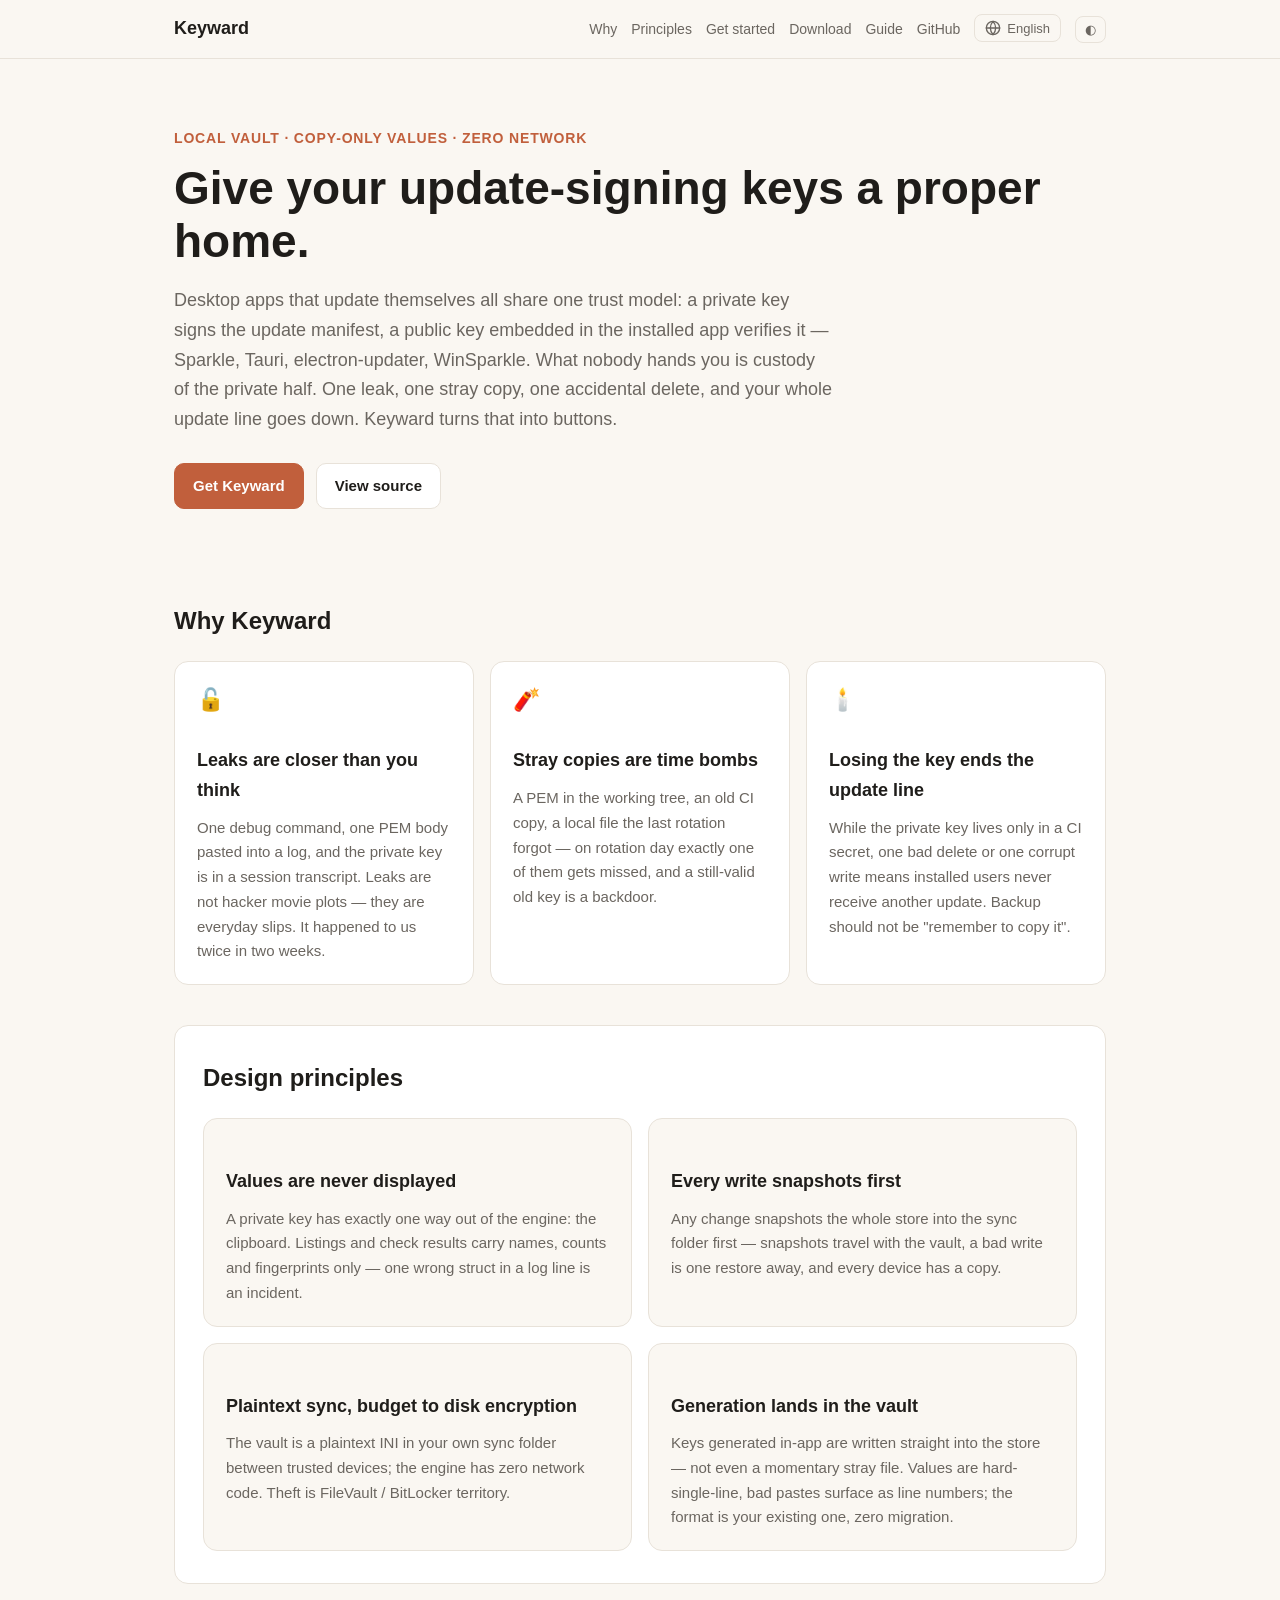
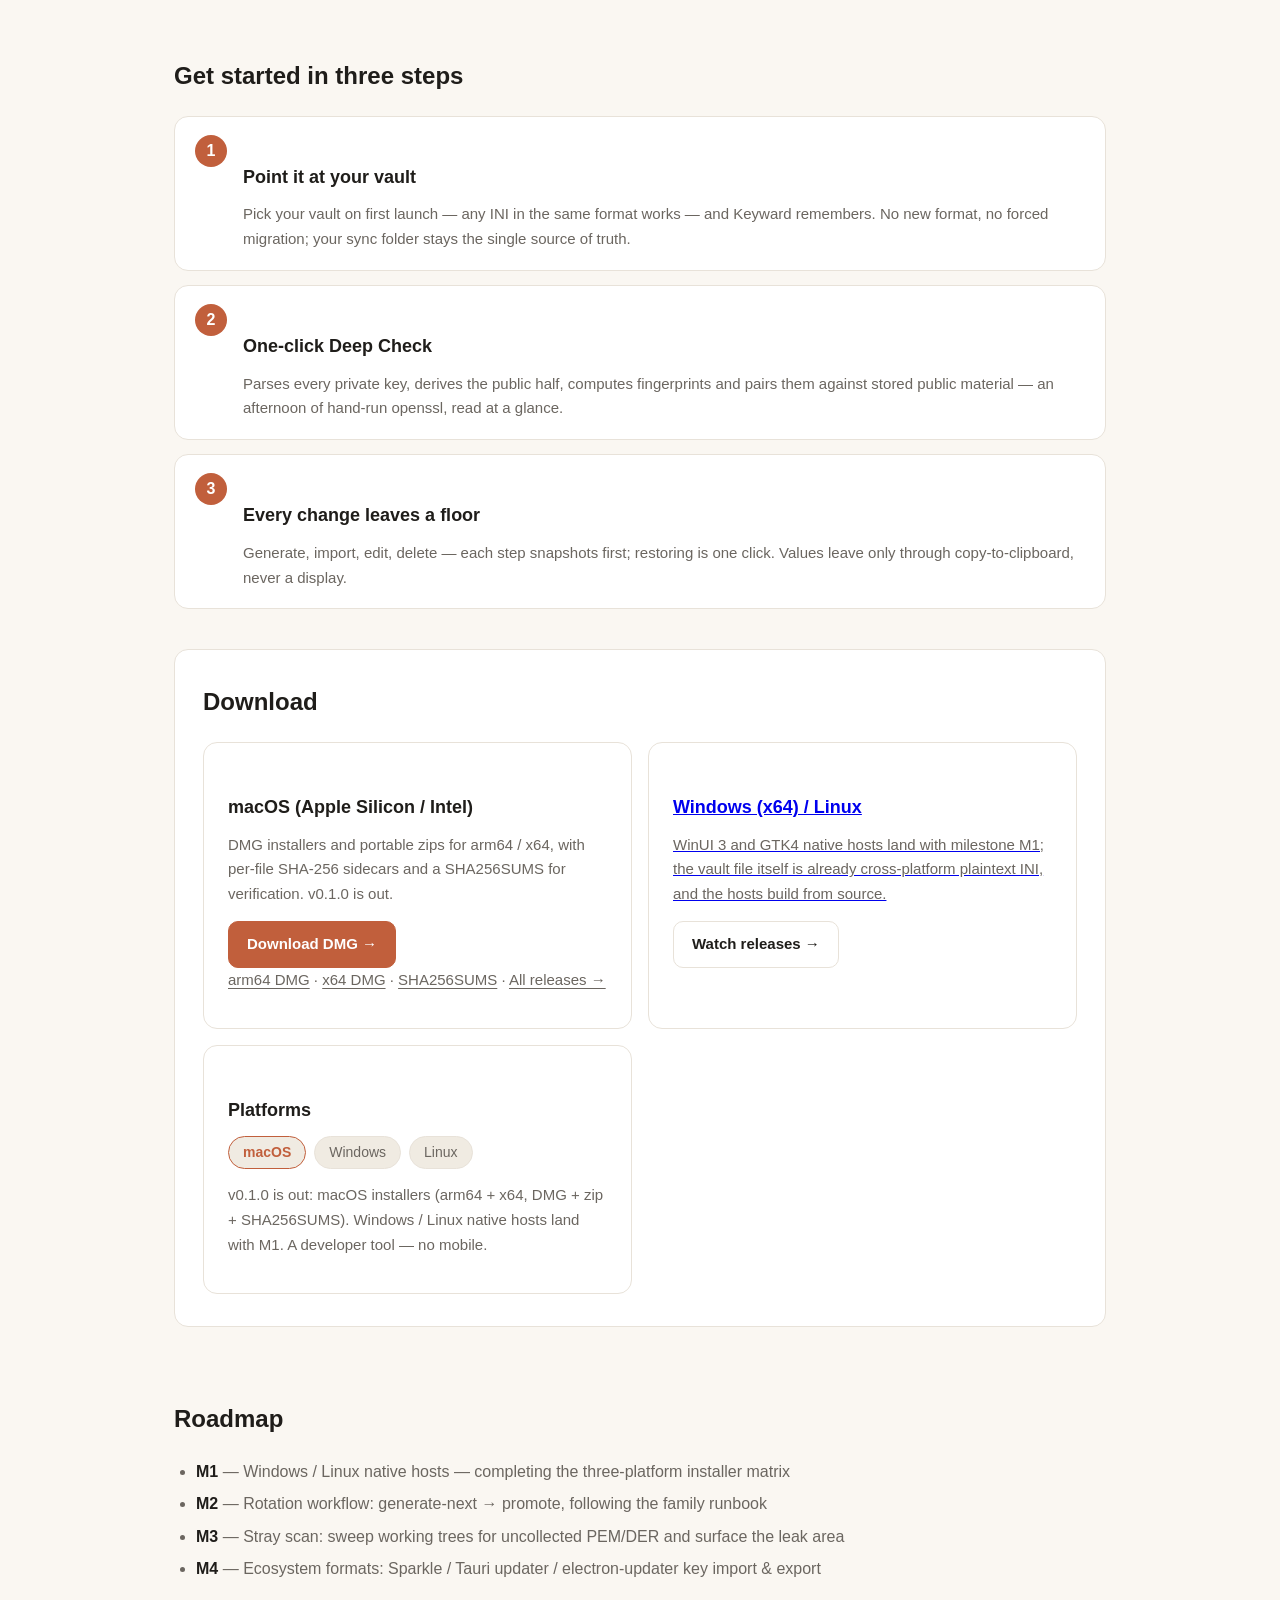
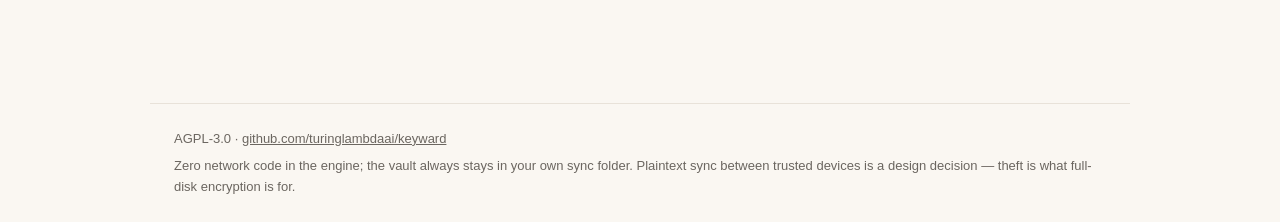
==== site/index.html @ 97318b3b "release: stable direct-link assets + site platform-picked downloads Release now uploads arch-free al" ====
<!DOCTYPE html>
<html lang="zh">
<head>
<meta charset="utf-8">
<meta name="viewport" content="width=device-width, initial-scale=1">
<title>Keyward — 自更新应用的签名钥保险库</title>
<meta name="description" content="Keyward: 私钥签更新清单、公钥嵌在已装应用里验签——Sparkle、Tauri、electron-updater 全是这一套，缺的是私钥的日常托管。值永不显示只进剪贴板，每次改动先快照，深度校验，生成即入库。Rivet 线——Racket 引擎驱动原生壳。">
<link rel="stylesheet" href="styles.css">
<script>
  (function () {
    var t = localStorage.getItem('keyward-theme');
    if (!t) t = matchMedia('(prefers-color-scheme: dark)').matches ? 'dark' : 'light';
    document.documentElement.dataset.theme = t;
    var l = localStorage.getItem('keyward-lang');
    if (!l) l = (navigator.language || 'zh').toLowerCase().startsWith('zh') ? 'zh' : 'en';
    document.documentElement.lang = l === 'zh' ? 'zh-CN' : 'en';
  })();
</script>
</head>
<body>
<header class="nav">
  <div class="nav-inner">
    <a class="brand" href="#">Keyward</a>
    <nav class="nav-links">
      <a href="#why" data-i18n="nav.why">为什么需要</a>
      <a href="#principles" data-i18n="nav.principles">设计原则</a>
      <a href="#start" data-i18n="nav.start">三步开始</a>
      <a href="#download" data-i18n="nav.download">下载</a>
      <a href="guide.html" data-i18n="nav.guide">手册</a>
      <a href="https://github.com/turinglambdaai/keyward" data-i18n="nav.github">GitHub</a>
      <div class="lang-dropdown-wrapper">
        <button class="lang-btn" type="button" aria-label="Switch language">
          <svg width="16" height="16" viewBox="0 0 24 24" fill="none" stroke="currentColor" stroke-width="2" stroke-linecap="round" stroke-linejoin="round"><circle cx="12" cy="12" r="10"></circle><line x1="2" y1="12" x2="22" y2="12"></line><path d="M12 2a15.3 15.3 0 0 1 4 10 15.3 15.3 0 0 1-4 10 15.3 15.3 0 0 1-4-10 15.3 15.3 0 0 1 4-10z"></path></svg>
          <span id="current-lang-label">English</span>
        </button>
        <ul class="lang-menu">
          <li onclick="setLanguage('en')">English</li>
          <li onclick="setLanguage('zh')">简体中文</li>
        </ul>
      </div>
      <button class="theme-btn" id="theme-btn" aria-label="Toggle theme">◐</button>
    </nav>
  </div>
</header>

<main>
  <section class="hero">
    <p class="kicker" data-i18n="kicker">本地保险库 · 值不显示 · 零网络</p>
    <h1 data-i18n="hero-title">给你的更新签名钥，一个像样的家。</h1>
    <p class="lede" data-i18n="hero-lede">
      桌面应用的在线更新全靠同一套信任模型：私钥签更新清单，公钥嵌在
      已装应用里验签——Sparkle、Tauri、electron-updater、WinSparkle 都
      是它。可私钥的日常托管没人替你管：一次泄漏、一份散件、一次误删，
      断的就是整条更新线。Keyward 把这件事变成点按钮。
    </p>
    <div class="cta">
      <a class="btn btn-primary" id="hero-download" href="#download" data-i18n="hero.download">获取 Keyward</a>
      <a class="btn btn-secondary" href="https://github.com/turinglambdaai/keyward" data-i18n="hero.source">查看源码</a>
    </div>
  </section>

  <section id="why" class="section">
    <h2 data-i18n="why-title">为什么需要</h2>
    <div class="grid three">
      <div class="card">
        <div class="card-icon">🔓</div>
        <h3 data-i18n="w1-title">泄漏比你想的近</h3>
        <p data-i18n="w1-body">一条调试命令、一段贴进日志的 PEM 正文，私钥就进了会话记录——泄漏从来不是黑客剧本，是日常手滑。我们自家两周内就发生过两次。</p>
      </div>
      <div class="card">
        <div class="card-icon">🧨</div>
        <h3 data-i18n="w2-title">散件是定时炸弹</h3>
        <p data-i18n="w2-body">工作树里的 PEM、CI 里的旧副本、上一次轮换没删干净的本地文件——轮换那天永远有一个被忘记，旧钥继续有效就是后门。</p>
      </div>
      <div class="card">
        <div class="card-icon">🕯️</div>
        <h3 data-i18n="w3-title">丢钥就是全线断更</h3>
        <p data-i18n="w3-body">私钥只活在 CI secret 里时，一次误删、一次坏写入，所有已装用户再也收不到任何更新。备份不该是"记得复制一下"。</p>
      </div>
    </div>
  </section>

  <section id="principles" class="section alt">
    <h2 data-i18n="principles-title">设计原则</h2>
    <div class="grid two">
      <div class="card">
        <h3 data-i18n="p1-title">值永不显示</h3>
        <p data-i18n="p1-body">私钥只有一条路离开引擎：复制到剪贴板。列表和体检结果只出现名字、计数与指纹——日志里打错一个结构体都是事故。</p>
      </div>
      <div class="card">
        <h3 data-i18n="p2-title">每次写入先快照</h3>
        <p data-i18n="p2-body">任何改动先把整库快照进同步盘的 .history——快照跟着库一起同步，坏写入一次恢复，每个设备上都有底。</p>
      </div>
      <div class="card">
        <h3 data-i18n="p3-title">明文同步，预算给全盘加密</h3>
        <p data-i18n="p3-body">库就是你同步盘里的明文 INI，信任设备间直连；引擎零网络代码，密钥不出本机。防失窃交给 FileVault / BitLocker。</p>
      </div>
      <div class="card">
        <h3 data-i18n="p4-title">生成即入库</h3>
        <p data-i18n="p4-body">应用内生成钥匙直接写进库——连瞬时散件都不存在。值强制单行，坏粘贴以行号暴露；格式兼容你现有的库，零迁移。</p>
      </div>
    </div>
  </section>

  <section id="start" class="section">
    <h2 data-i18n="start-title">三步开始</h2>
    <div class="steps">
      <div class="step">
        <div class="step-num">1</div>
        <div>
          <h3 data-i18n="s1-title">指向你的库</h3>
          <p data-i18n="s1-body">首次启动选择你的钥匙库（任何同格式的 INI 都行），选择会被记住——不新建格式、不强迫迁移，你的同步盘继续是唯一事实源。</p>
        </div>
      </div>
      <div class="step">
        <div class="step-num">2</div>
        <div>
          <h3 data-i18n="s2-title">Deep Check 一键体检</h3>
          <p data-i18n="s2-body">解析每把私钥、派生公钥、算指纹、和库内公钥配对——过去一下午的手工 openssl，现在一屏读完。</p>
        </div>
      </div>
      <div class="step">
        <div class="step-num">3</div>
        <div>
          <h3 data-i18n="s3-title">改即有底</h3>
          <p data-i18n="s3-body">生成、导入、修改、删除，每一步都先落快照；要回滚，恢复就是一次点击。值想用时复制进剪贴板，永不回显。</p>
        </div>
      </div>
    </div>
  </section>

  <section id="download" class="section alt">
    <h2 data-i18n="download-title">下载</h2>
    <div class="dl-grid">
      <div class="dl-card">
        <h3 data-i18n="dl-mac-title">macOS（Apple Silicon / Intel）</h3>
        <p data-i18n="dl-mac">DMG 安装器与便携 zip，arm64 / x64 双架构，随附逐件 SHA-256 与 SHA256SUMS 供校验。v0.1.0 已发布。</p>
        <a class="btn btn-primary" id="dl-mac-auto" href="https://github.com/turinglambdaai/keyward/releases/latest/download/keyward-macos-arm64.dmg" data-i18n="dl-mac-go">下载 DMG →</a>
        <p class="dl-links muted">
          <a href="https://github.com/turinglambdaai/keyward/releases/latest/download/keyward-macos-arm64.dmg">arm64 DMG</a> ·
          <a href="https://github.com/turinglambdaai/keyward/releases/latest/download/keyward-macos-x64.dmg">x64 DMG</a> ·
          <a href="https://github.com/turinglambdaai/keyward/releases/latest/download/SHA256SUMS">SHA256SUMS</a> ·
          <a href="https://github.com/turinglambdaai/keyward/releases" data-i18n="dl-all">全部版本 →</a>
        </p>
      </div>
      <a class="dl-card" href="https://github.com/turinglambdaai/keyward/actions/workflows/ci.yml">
        <h3 data-i18n="dl-win-lin-title">Windows（x64）/ Linux</h3>
        <p data-i18n="dl-win-lin">WinUI 3 与 GTK4 原生壳随 M1 里程碑交付；当前库文件本身是跨平台纯文本 INI，可先从源码构建。</p>
        <span class="btn btn-secondary" data-i18n="dl-watch">关注发布 →</span>
      </a>
      <div class="dl-card">
        <h3 data-i18n="dl-platforms-title">平台</h3>
        <p class="platform-row">
          <span class="chip ok">macOS</span>
          <span class="chip">Windows</span>
          <span class="chip">Linux</span>
        </p>
        <p class="muted" data-i18n="dl-platforms-body">
          首个发布已上线：macOS 安装包（arm64 + x64，DMG + zip + SHA256SUMS）。Windows / Linux 原生壳随 M1 交付。这是开发者工具，不做移动端。
        </p>
      </div>
    </div>
  </section>

  <section class="section">
    <h2 data-i18n="roadmap-title">路线图</h2>
    <ul>
      <li><strong>M1</strong> — <span data-i18n="rm1">Windows / Linux 原生壳 + 首个发布（三平台安装包）</span></li>
      <li><strong>M2</strong> — <span data-i18n="rm2">轮换工作流：generate-next → promote 两阶段，照 family runbook 走</span></li>
      <li><strong>M3</strong> — <span data-i18n="rm3">散件扫描：扫工作树找未收编的 PEM/DER，泄漏面主动暴露</span></li>
      <li><strong>M4</strong> — <span data-i18n="rm4">生态兼容：Sparkle / Tauri updater / electron-updater 钥格式导入导出</span></li>
    </ul>
  </section>
</main>

<footer>
  <span>AGPL-3.0 · <a href="https://github.com/turinglambdaai/keyward">github.com/turinglambdaai/keyward</a></span>
  <span data-i18n="footer-note">引擎零网络代码；库文件永远在你自己的同步盘里。明文同步是信任设备间的设计决策，防失窃交给各机全盘加密。</span>
</footer>

<script>
(function () {
  var I18N = {
    en: {
      'nav.why': 'Why', 'nav.principles': 'Principles', 'nav.start': 'Get started',
      'nav.download': 'Download', 'nav.guide': 'Guide', 'nav.github': 'GitHub',
      'kicker': 'local vault · copy-only values · zero network',
      'hero-title': 'Give your update-signing keys a proper home.',
      'hero-lede': "Desktop apps that update themselves all share one trust model: a private key signs the update manifest, a public key embedded in the installed app verifies it — Sparkle, Tauri, electron-updater, WinSparkle. What nobody hands you is custody of the private half. One leak, one stray copy, one accidental delete, and your whole update line goes down. Keyward turns that into buttons.",
      'hero.download': 'Get Keyward', 'hero.source': 'View source',
      'why-title': 'Why Keyward',
      'w1-title': 'Leaks are closer than you think',
      'w1-body': "One debug command, one PEM body pasted into a log, and the private key is in a session transcript. Leaks are not hacker movie plots — they are everyday slips. It happened to us twice in two weeks.",
      'w2-title': 'Stray copies are time bombs',
      'w2-body': "A PEM in the working tree, an old CI copy, a local file the last rotation forgot — on rotation day exactly one of them gets missed, and a still-valid old key is a backdoor.",
      'w3-title': 'Losing the key ends the update line',
      'w3-body': "While the private key lives only in a CI secret, one bad delete or one corrupt write means installed users never receive another update. Backup should not be \"remember to copy it\".",
      'principles-title': 'Design principles',
      'p1-title': 'Values are never displayed',
      'p1-body': 'A private key has exactly one way out of the engine: the clipboard. Listings and check results carry names, counts and fingerprints only — one wrong struct in a log line is an incident.',
      'p2-title': 'Every write snapshots first',
      'p2-body': 'Any change snapshots the whole store into the sync folder first — snapshots travel with the vault, a bad write is one restore away, and every device has a copy.',
      'p3-title': 'Plaintext sync, budget to disk encryption',
      'p3-body': 'The vault is a plaintext INI in your own sync folder between trusted devices; the engine has zero network code. Theft is FileVault / BitLocker territory.',
      'p4-title': 'Generation lands in the vault',
      'p4-body': 'Keys generated in-app are written straight into the store — not even a momentary stray file. Values are hard-single-line, bad pastes surface as line numbers; the format is your existing one, zero migration.',
      'start-title': 'Get started in three steps',
      's1-title': 'Point it at your vault',
      's1-body': 'Pick your vault on first launch — any INI in the same format works — and Keyward remembers. No new format, no forced migration; your sync folder stays the single source of truth.',
      's2-title': 'One-click Deep Check',
      's2-body': 'Parses every private key, derives the public half, computes fingerprints and pairs them against stored public material — an afternoon of hand-run openssl, read at a glance.',
      's3-title': 'Every change leaves a floor',
      's3-body': 'Generate, import, edit, delete — each step snapshots first; restoring is one click. Values leave only through copy-to-clipboard, never a display.',
      'download-title': 'Download',
      'dl-mac-title': 'macOS (Apple Silicon / Intel)',
      'dl-mac': 'DMG installers and portable zips for arm64 / x64, with per-file SHA-256 sidecars and a SHA256SUMS for verification. v0.1.0 is out.',
      'dl-mac-go': 'Download DMG →',
      'dl-all': 'All releases →',
      'dl-win-lin-title': 'Windows (x64) / Linux',
      'dl-win-lin': 'WinUI 3 and GTK4 native hosts land with milestone M1; the vault file itself is already cross-platform plaintext INI, and the hosts build from source.',
      'dl-watch': 'Watch releases →',
      'dl-platforms-title': 'Platforms',
      'dl-platforms-body': 'v0.1.0 is out: macOS installers (arm64 + x64, DMG + zip + SHA256SUMS). Windows / Linux native hosts land with M1. A developer tool — no mobile.',
      'roadmap-title': 'Roadmap',
      'rm1': 'Windows / Linux native hosts — completing the three-platform installer matrix',
      'rm2': 'Rotation workflow: generate-next → promote, following the family runbook',
      'rm3': 'Stray scan: sweep working trees for uncollected PEM/DER and surface the leak area',
      'rm4': 'Ecosystem formats: Sparkle / Tauri updater / electron-updater key import & export',
      'footer-note': 'Zero network code in the engine; the vault always stays in your own sync folder. Plaintext sync between trusted devices is a design decision — theft is what full-disk encryption is for.'
    },
    zh: {
      'nav.why': '为什么需要', 'nav.principles': '设计原则', 'nav.start': '三步开始',
      'nav.download': '下载', 'nav.guide': '手册', 'nav.github': 'GitHub',
      'kicker': '本地保险库 · 值不显示 · 零网络',
      'hero-title': '给你的更新签名钥，一个像样的家。',
      'hero-lede': '桌面应用的在线更新全靠同一套信任模型：私钥签更新清单，公钥嵌在已装应用里验签——Sparkle、Tauri、electron-updater、WinSparkle 都是它。可私钥的日常托管没人替你管：一次泄漏、一份散件、一次误删，断的就是整条更新线。Keyward 把这件事变成点按钮。',
      'hero.download': '获取 Keyward', 'hero.source': '查看源码',
      'why-title': '为什么需要',
      'w1-title': '泄漏比你想的近',
      'w1-body': '一条调试命令、一段贴进日志的 PEM 正文，私钥就进了会话记录——泄漏从来不是黑客剧本，是日常手滑。我们自家两周内就发生过两次。',
      'w2-title': '散件是定时炸弹',
      'w2-body': '工作树里的 PEM、CI 里的旧副本、上一次轮换没删干净的本地文件——轮换那天永远有一个被忘记，旧钥继续有效就是后门。',
      'w3-title': '丢钥就是全线断更',
      'w3-body': '私钥只活在 CI secret 里时，一次误删、一次坏写入，所有已装用户再也收不到任何更新。备份不该是"记得复制一下"。',
      'principles-title': '设计原则',
      'p1-title': '值永不显示',
      'p1-body': '私钥只有一条路离开引擎：复制到剪贴板。列表和体检结果只出现名字、计数与指纹——日志里打错一个结构体都是事故。',
      'p2-title': '每次写入先快照',
      'p2-body': '任何改动先把整库快照进同步盘的 .history——快照跟着库一起同步，坏写入一次恢复，每个设备上都有底。',
      'p3-title': '明文同步，预算给全盘加密',
      'p3-body': '库就是你同步盘里的明文 INI，信任设备间直连；引擎零网络代码，密钥不出本机。防失窃交给 FileVault / BitLocker。',
      'p4-title': '生成即入库',
      'p4-body': '应用内生成钥匙直接写进库——连瞬时散件都不存在。值强制单行，坏粘贴以行号暴露；格式兼容你现有的库，零迁移。',
      'start-title': '三步开始',
      's1-title': '指向你的库',
      's1-body': '首次启动选择你的钥匙库（任何同格式的 INI 都行），选择会被记住——不新建格式、不强迫迁移，你的同步盘继续是唯一事实源。',
      's2-title': 'Deep Check 一键体检',
      's2-body': '解析每把私钥、派生公钥、算指纹、和库内公钥配对——过去一下午的手工 openssl，现在一屏读完。',
      's3-title': '改即有底',
      's3-body': '生成、导入、修改、删除，每一步都先落快照；要回滚，恢复就是一次点击。值想用时复制进剪贴板，永不回显。',
      'download-title': '下载',
      'dl-mac-title': 'macOS（Apple Silicon / Intel）',
      'dl-mac': 'DMG 安装器与便携 zip，arm64 / x64 双架构，随附逐件 SHA-256 与 SHA256SUMS 供校验。v0.1.0 已发布。',
      'dl-mac-go': '下载 DMG →',
      'dl-all': '全部版本 →',
      'dl-win-lin-title': 'Windows（x64）/ Linux',
      'dl-win-lin': 'WinUI 3 与 GTK4 原生壳随 M1 里程碑交付；当前库文件本身是跨平台纯文本 INI，可先从源码构建。',
      'dl-watch': '关注发布 →',
      'dl-platforms-title': '平台',
      'dl-platforms-body': 'v0.1.0 已发布：macOS 安装包（arm64 + x64，DMG + zip + SHA256SUMS）。Windows / Linux 原生壳随 M1 交付。这是开发者工具，不做移动端。',
      'roadmap-title': '路线图',
      'rm1': 'Windows / Linux 原生壳，补齐三平台安装包',
      'rm2': '轮换工作流：generate-next → promote 两阶段，照 family runbook 走',
      'rm3': '散件扫描：扫工作树找未收编的 PEM/DER，泄漏面主动暴露',
      'rm4': '生态兼容：Sparkle / Tauri updater / electron-updater 钥格式导入导出',
      'footer-note': '引擎零网络代码；库文件永远在你自己的同步盘里。明文同步是信任设备间的设计决策，防失窃交给各机全盘加密。'
    }
  };

  function setLang(lang) {
    document.documentElement.lang = lang === 'zh' ? 'zh-CN' : 'en';
    var dict = I18N[lang];
    document.querySelectorAll('[data-i18n]').forEach(function (el) {
      var key = el.getAttribute('data-i18n');
      if (dict[key]) el.textContent = dict[key];
    });
    document.getElementById('current-lang-label').textContent = lang === 'zh' ? '简体中文' : 'English';
    localStorage.setItem('keyward-lang', lang);
  }

  window.setLanguage = setLang;

  document.querySelector('.lang-btn').addEventListener('click', function () {
    var menu = document.querySelector('.lang-menu');
    menu.classList.toggle('open');
  });

  document.getElementById('theme-btn').addEventListener('click', function () {
    var next = document.documentElement.dataset.theme === 'dark' ? 'light' : 'dark';
    document.documentElement.dataset.theme = next;
    localStorage.setItem('keyward-theme', next);
  });

  // Direct downloads: on a Mac, point the hero button and the download
  // card at releases/latest/download/keyward-macos-<arch>.dmg. The
  // architecture comes from the GPU renderer string (Apple Silicon
  // reports an Apple GPU, Intel Macs report Intel); anything ambiguous
  // stays on arm64 — the dev-audience default. Non-Mac browsers keep
  // the #download anchor, which explains the M1 hosts.
  (function () {
    if (!/Mac/.test(navigator.userAgent)) return;
    var arch = 'arm64';
    try {
      var canvas = document.createElement('canvas');
      var gl = canvas.getContext('webgl') || canvas.getContext('experimental-webgl');
      var ext = gl && gl.getExtension('WEBGL_debug_renderer_info');
      var renderer = ext ? String(gl.getParameter(ext.UNMASKED_RENDERER_WEBGL)) : '';
      if (renderer && /intel/i.test(renderer)) arch = 'x64';
    } catch (e) { /* keep arm64 */ }
    var url = 'https://github.com/turinglambdaai/keyward/releases/latest/download/keyward-macos-' + arch + '.dmg';
    var hero = document.getElementById('hero-download');
    if (hero) hero.setAttribute('href', url);
    var card = document.getElementById('dl-mac-auto');
    if (card) card.setAttribute('href', url);
  })();

  setLang(document.documentElement.lang === 'zh-CN' ? 'zh' : 'en');
})();
</script>
</body>
</html>
---- site/styles.css ----
/* Keyward product site — shared warm palette aligned with the product
   line (payback/taskly values), light & dark, zero dependencies. */
:root {
  --bg: #faf7f2;
  --surface: #ffffff;
  --ink: #1f1d1a;
  --muted: #6b6660;
  --line: #e8e2d9;
  --accent: #c15f3c;
  --accent-soft: #f7e5dd;
  --accent-ink: #ffffff;
  --chip-bg: #f0ebe2;
  --radius: 14px;
}
:root[data-theme="dark"] {
  --bg: #1b1a18;
  --surface: #24221f;
  --ink: #ece9e2;
  --muted: #a6a099;
  --line: #35322d;
  --accent: #d08a6e;
  --accent-soft: #3a2d27;
  --accent-ink: #1b1a18;
  --chip-bg: #2e2b27;
}

* { box-sizing: border-box; }
html { scroll-behavior: smooth; }
body {
  margin: 0;
  background: var(--bg);
  color: var(--ink);
  font: 16px/1.65 ui-sans-serif, -apple-system, "PingFang SC", "Segoe UI", sans-serif;
  -webkit-font-smoothing: antialiased;
}
main { max-width: 980px; margin: 0 auto; padding: 0 24px 64px; }

/* ---- nav ---- */
.nav { border-bottom: 1px solid var(--line); background: var(--bg); }
.nav-inner {
  max-width: 980px;
  margin: 0 auto;
  padding: 14px 24px;
  display: flex;
  justify-content: space-between;
  align-items: center;
  gap: 12px;
}
.brand { font-weight: 700; font-size: 18px; color: var(--ink); text-decoration: none; }
.nav-links { display: flex; align-items: center; gap: 14px; flex-wrap: wrap; }
.nav-links a { color: var(--muted); text-decoration: none; font-size: 14px; }
.nav-links a:hover { color: var(--accent); }

.lang-dropdown-wrapper { position: relative; }
.lang-btn {
  display: inline-flex;
  align-items: center;
  gap: 6px;
  border: 1px solid var(--line);
  background: transparent;
  color: var(--muted);
  border-radius: 8px;
  padding: 5px 10px;
  font-size: 13px;
  cursor: pointer;
}
.lang-menu {
  display: none;
  position: absolute;
  right: 0;
  margin: 6px 0 0;
  padding: 4px;
  list-style: none;
  background: var(--surface);
  border: 1px solid var(--line);
  border-radius: 10px;
  box-shadow: 0 6px 20px rgba(0,0,0,.08);
  z-index: 5;
}
.lang-menu.open { display: block; }
.lang-menu li { padding: 6px 14px; font-size: 13px; cursor: pointer; white-space: nowrap; }
.lang-menu li:hover { background: var(--chip-bg); }

.theme-btn {
  border: 1px solid var(--line);
  background: transparent;
  color: var(--muted);
  border-radius: 8px;
  padding: 5px 9px;
  font-size: 13px;
  cursor: pointer;
}
.theme-btn:hover { background: var(--chip-bg); }

/* ---- hero ---- */
.hero { padding: 68px 0 52px; }
.kicker {
  color: var(--accent);
  font-weight: 600;
  font-size: 14px;
  letter-spacing: .06em;
  text-transform: uppercase;
  margin: 0 0 12px;
}
h1 { font-size: clamp(32px, 5vw, 46px); line-height: 1.15; margin: 0 0 18px; }
.lede { max-width: 660px; font-size: 18px; color: var(--muted); margin: 0 0 28px; }
.cta { display: flex; gap: 12px; flex-wrap: wrap; }

.btn {
  border-radius: 10px;
  padding: 10px 18px;
  font-size: 15px;
  font-weight: 600;
  text-decoration: none;
  display: inline-flex;
  align-items: center;
  gap: 8px;
}
.btn-primary { background: var(--accent); color: var(--accent-ink); border: 1px solid var(--accent); }
.btn-primary:hover { filter: brightness(1.06); }
.btn-secondary { border: 1px solid var(--line); color: var(--ink); background: var(--surface); }
.btn-secondary:hover { background: var(--chip-bg); }

/* ---- sections & cards ---- */
.section { padding: 40px 0 8px; }
.section.alt { background: var(--surface); border: 1px solid var(--line); border-radius: var(--radius); padding: 32px 28px; margin: 32px 0; }
.section h2 { font-size: 24px; margin: 0 0 20px; }
.grid { display: grid; gap: 16px; }
.three { grid-template-columns: repeat(auto-fit, minmax(260px, 1fr)); }
.two { grid-template-columns: repeat(auto-fit, minmax(300px, 1fr)); }

.card {
  background: var(--surface);
  border: 1px solid var(--line);
  border-radius: var(--radius);
  padding: 20px 22px;
}
.section.alt .card { background: var(--bg); }
.card-icon { font-size: 22px; margin-bottom: 6px; }
.card h3 { margin: 0 0 8px; font-size: 16px; }
.card p { margin: 0; color: var(--muted); font-size: 15px; }

/* ---- steps ---- */
.steps { display: grid; gap: 14px; }
.step {
  display: flex;
  gap: 16px;
  align-items: flex-start;
  background: var(--surface);
  border: 1px solid var(--line);
  border-radius: var(--radius);
  padding: 18px 20px;
}
.step-num {
  flex: none;
  width: 32px;
  height: 32px;
  border-radius: 50%;
  background: var(--accent);
  color: var(--accent-ink);
  font-weight: 700;
  display: flex;
  align-items: center;
  justify-content: center;
}
.step h3 { margin: 0 0 4px; font-size: 16px; }
.step p { margin: 0; color: var(--muted); font-size: 15px; }

/* ---- download ---- */
.dl-grid { display: grid; gap: 16px; grid-template-columns: repeat(auto-fit, minmax(300px, 1fr)); }
.dl-card {
  background: var(--surface);
  border: 1px solid var(--line);
  border-radius: var(--radius);
  padding: 22px 24px;
}
.dl-card h3 { margin: 0 0 8px; font-size: 16px; }
.dl-card p { margin: 0 0 14px; color: var(--muted); font-size: 15px; }
.dl-links { margin: 0; font-size: 13px; }
.dl-links a { color: var(--muted); text-decoration: underline; text-underline-offset: 3px; }
.dl-links a:hover { color: var(--ink); }
.code {
  background: var(--chip-bg);
  border-radius: 8px;
  padding: 12px 14px;
  font-family: ui-monospace, "SF Mono", Menlo, monospace;
  font-size: 13px;
  overflow-x: auto;
  white-space: pre;
  margin-bottom: 14px;
}
code {
  background: var(--chip-bg);
  border-radius: 4px;
  padding: 1px 5px;
  font-size: 0.9em;
}

.platform-row { display: flex; gap: 8px; flex-wrap: wrap; margin: 0 0 12px; }
.chip {
  border: 1px solid var(--line);
  background: var(--chip-bg);
  border-radius: 999px;
  padding: 4px 14px;
  font-size: 14px;
}
.chip.ok { border-color: var(--accent); color: var(--accent); font-weight: 600; }
.muted { color: var(--muted); }

.prose ul { padding-left: 20px; }
.prose li { margin: 6px 0; color: var(--muted); }
.prose li strong { color: var(--ink); }

/* ---- handbook (guide.html) ---- */
main .section h3 { font-size: 18px; margin: 28px 0 10px; }
main .section p { color: var(--muted); }
main .section li { color: var(--muted); margin: 6px 0; }
main .section strong { color: var(--ink); }
main .section table {
  width: 100%;
  border-collapse: collapse;
  margin: 12px 0 18px;
  font-size: 14.5px;
}
main .section th, main .section td {
  text-align: left;
  vertical-align: top;
  border: 1px solid var(--line);
  padding: 8px 12px;
}
main .section th { background: var(--chip-bg); color: var(--ink); white-space: nowrap; }
main .section td code { white-space: nowrap; }
pre.code { margin: 10px 0 16px; }
pre.code code { background: none; padding: 0; font-size: inherit; }
.shot { margin: 14px 0 20px; }
.shot img {
  width: 100%;
  border: 1px solid var(--line);
  border-radius: var(--radius);
  box-shadow: 0 10px 30px rgba(0,0,0,.08);
}
.section p strong { color: var(--ink); }
main .section ol { padding-left: 22px; }
main .section ul { padding-left: 22px; }

footer {
  max-width: 980px;
  margin: 32px auto 0;
  padding: 24px;
  border-top: 1px solid var(--line);
  display: flex;
  flex-direction: column;
  gap: 6px;
  color: var(--muted);
  font-size: 13px;
}
footer a { color: inherit; }

@media (max-width: 640px) {
  .nav-inner { flex-direction: column; align-items: flex-start; }
  .hero { padding: 44px 0 36px; }
}
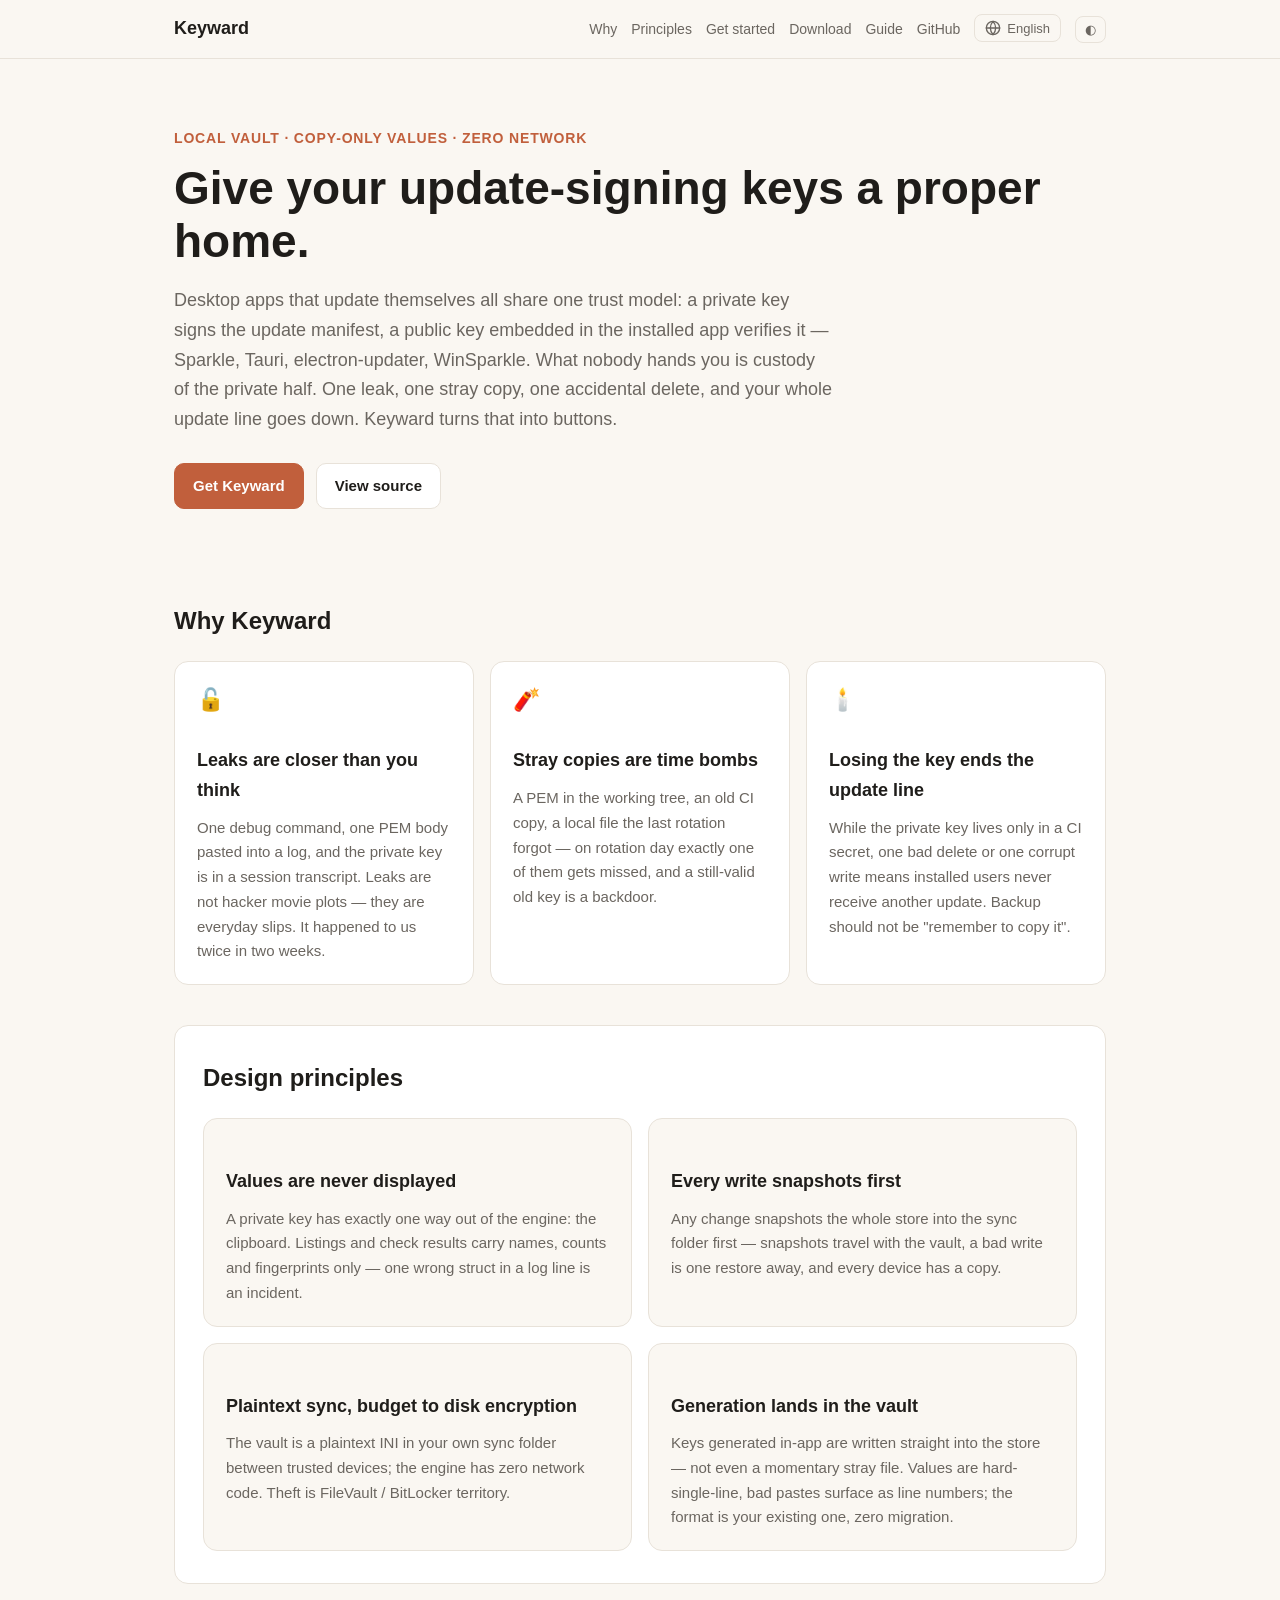
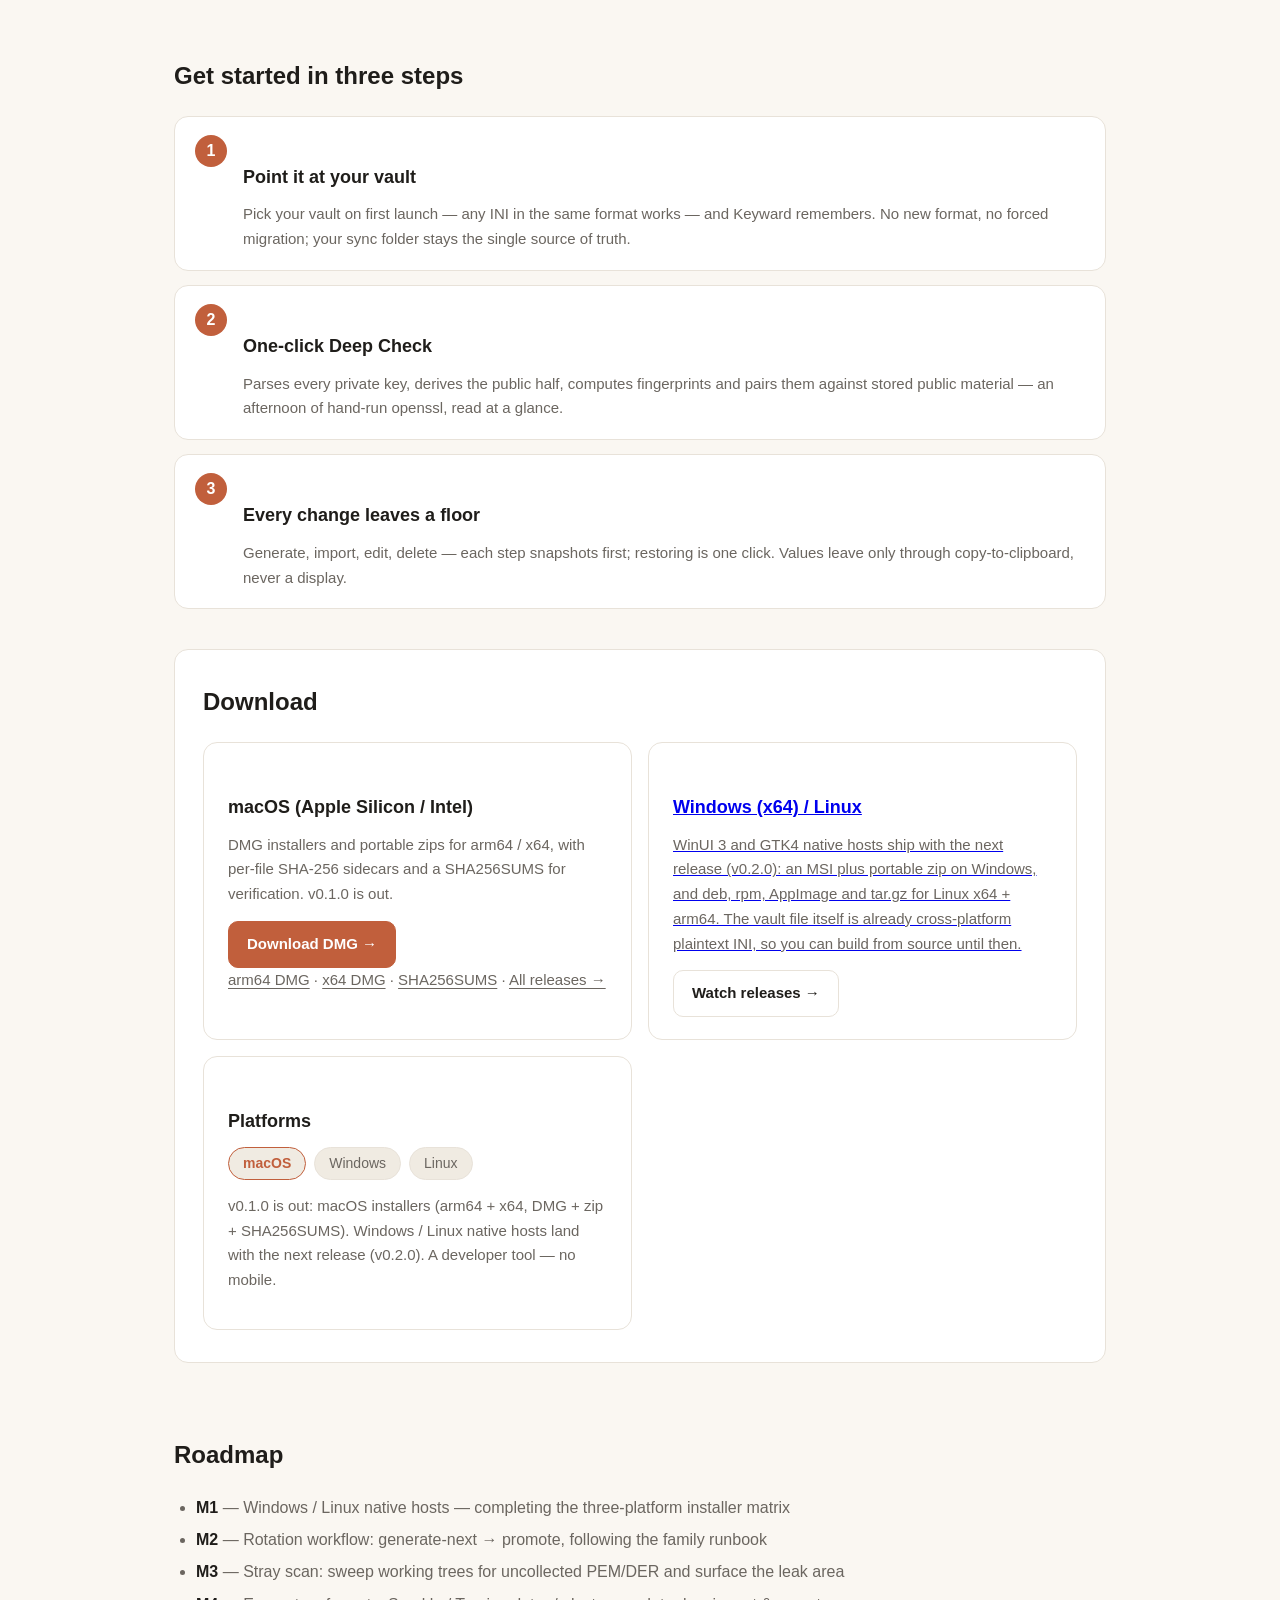
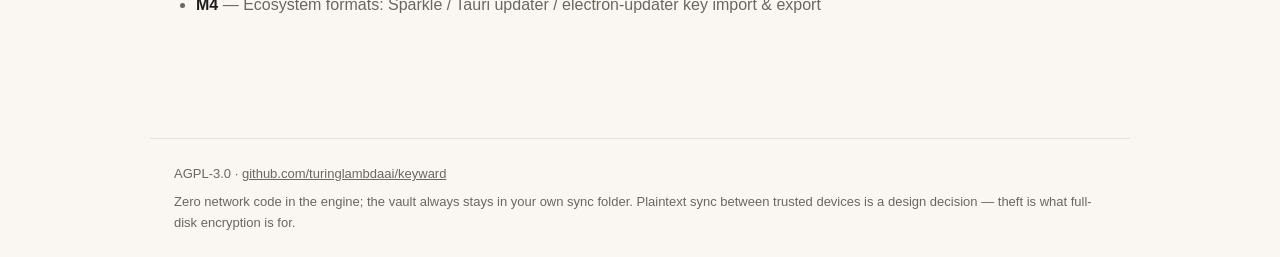
==== commit 7f5e66e2: "site: the win/linux download card points at the next release "lands with milestone M1" becomes "ship" ====
--- a/site/index.html
+++ b/site/index.html
@@ -143,9 +143,9 @@
           <a href="https://github.com/turinglambdaai/keyward/releases" data-i18n="dl-all">全部版本 →</a>
         </p>
       </div>
-      <a class="dl-card" href="https://github.com/turinglambdaai/keyward/actions/workflows/ci.yml">
+      <a class="dl-card" href="https://github.com/turinglambdaai/keyward/releases">
         <h3 data-i18n="dl-win-lin-title">Windows（x64）/ Linux</h3>
-        <p data-i18n="dl-win-lin">WinUI 3 与 GTK4 原生壳随 M1 里程碑交付；当前库文件本身是跨平台纯文本 INI，可先从源码构建。</p>
+        <p data-i18n="dl-win-lin">WinUI 3 与 GTK4 原生壳随下一个版本（v0.2.0）交付：Windows 为 MSI + 便携 zip，Linux 为 x64/arm64 的 deb、rpm、AppImage、tar.gz；库文件本身是跨平台纯文本 INI，此前可先从源码构建。</p>
         <span class="btn btn-secondary" data-i18n="dl-watch">关注发布 →</span>
       </a>
       <div class="dl-card">
@@ -156,7 +156,7 @@
           <span class="chip">Linux</span>
         </p>
         <p class="muted" data-i18n="dl-platforms-body">
-          首个发布已上线：macOS 安装包（arm64 + x64，DMG + zip + SHA256SUMS）。Windows / Linux 原生壳随 M1 交付。这是开发者工具，不做移动端。
+          首个发布已上线：macOS 安装包（arm64 + x64，DMG + zip + SHA256SUMS）。Windows / Linux 原生壳随下一个版本（v0.2.0）交付。这是开发者工具，不做移动端。
         </p>
       </div>
     </div>
@@ -217,10 +217,10 @@
       'dl-mac-go': 'Download DMG →',
       'dl-all': 'All releases →',
       'dl-win-lin-title': 'Windows (x64) / Linux',
-      'dl-win-lin': 'WinUI 3 and GTK4 native hosts land with milestone M1; the vault file itself is already cross-platform plaintext INI, and the hosts build from source.',
+      'dl-win-lin': 'WinUI 3 and GTK4 native hosts ship with the next release (v0.2.0): an MSI plus portable zip on Windows, and deb, rpm, AppImage and tar.gz for Linux x64 + arm64. The vault file itself is already cross-platform plaintext INI, so you can build from source until then.',
       'dl-watch': 'Watch releases →',
       'dl-platforms-title': 'Platforms',
-      'dl-platforms-body': 'v0.1.0 is out: macOS installers (arm64 + x64, DMG + zip + SHA256SUMS). Windows / Linux native hosts land with M1. A developer tool — no mobile.',
+      'dl-platforms-body': 'v0.1.0 is out: macOS installers (arm64 + x64, DMG + zip + SHA256SUMS). Windows / Linux native hosts land with the next release (v0.2.0). A developer tool — no mobile.',
       'roadmap-title': 'Roadmap',
       'rm1': 'Windows / Linux native hosts — completing the three-platform installer matrix',
       'rm2': 'Rotation workflow: generate-next → promote, following the family runbook',
@@ -264,10 +264,10 @@
       'dl-mac-go': '下载 DMG →',
       'dl-all': '全部版本 →',
       'dl-win-lin-title': 'Windows（x64）/ Linux',
-      'dl-win-lin': 'WinUI 3 与 GTK4 原生壳随 M1 里程碑交付；当前库文件本身是跨平台纯文本 INI，可先从源码构建。',
+      'dl-win-lin': 'WinUI 3 与 GTK4 原生壳随下一个版本（v0.2.0）交付：Windows 为 MSI + 便携 zip，Linux 为 x64/arm64 的 deb、rpm、AppImage、tar.gz；库文件本身是跨平台纯文本 INI，此前可先从源码构建。',
       'dl-watch': '关注发布 →',
       'dl-platforms-title': '平台',
-      'dl-platforms-body': 'v0.1.0 已发布：macOS 安装包（arm64 + x64，DMG + zip + SHA256SUMS）。Windows / Linux 原生壳随 M1 交付。这是开发者工具，不做移动端。',
+      'dl-platforms-body': 'v0.1.0 已发布：macOS 安装包（arm64 + x64，DMG + zip + SHA256SUMS）。Windows / Linux 原生壳随下一个版本（v0.2.0）交付。这是开发者工具，不做移动端。',
       'roadmap-title': '路线图',
       'rm1': 'Windows / Linux 原生壳，补齐三平台安装包',
       'rm2': '轮换工作流：generate-next → promote 两阶段，照 family runbook 走',
@@ -306,7 +306,7 @@
   // architecture comes from the GPU renderer string (Apple Silicon
   // reports an Apple GPU, Intel Macs report Intel); anything ambiguous
   // stays on arm64 — the dev-audience default. Non-Mac browsers keep
-  // the #download anchor, which explains the M1 hosts.
+  // the #download anchor, which explains the upcoming hosts.
   (function () {
     if (!/Mac/.test(navigator.userAgent)) return;
     var arch = 'arm64';
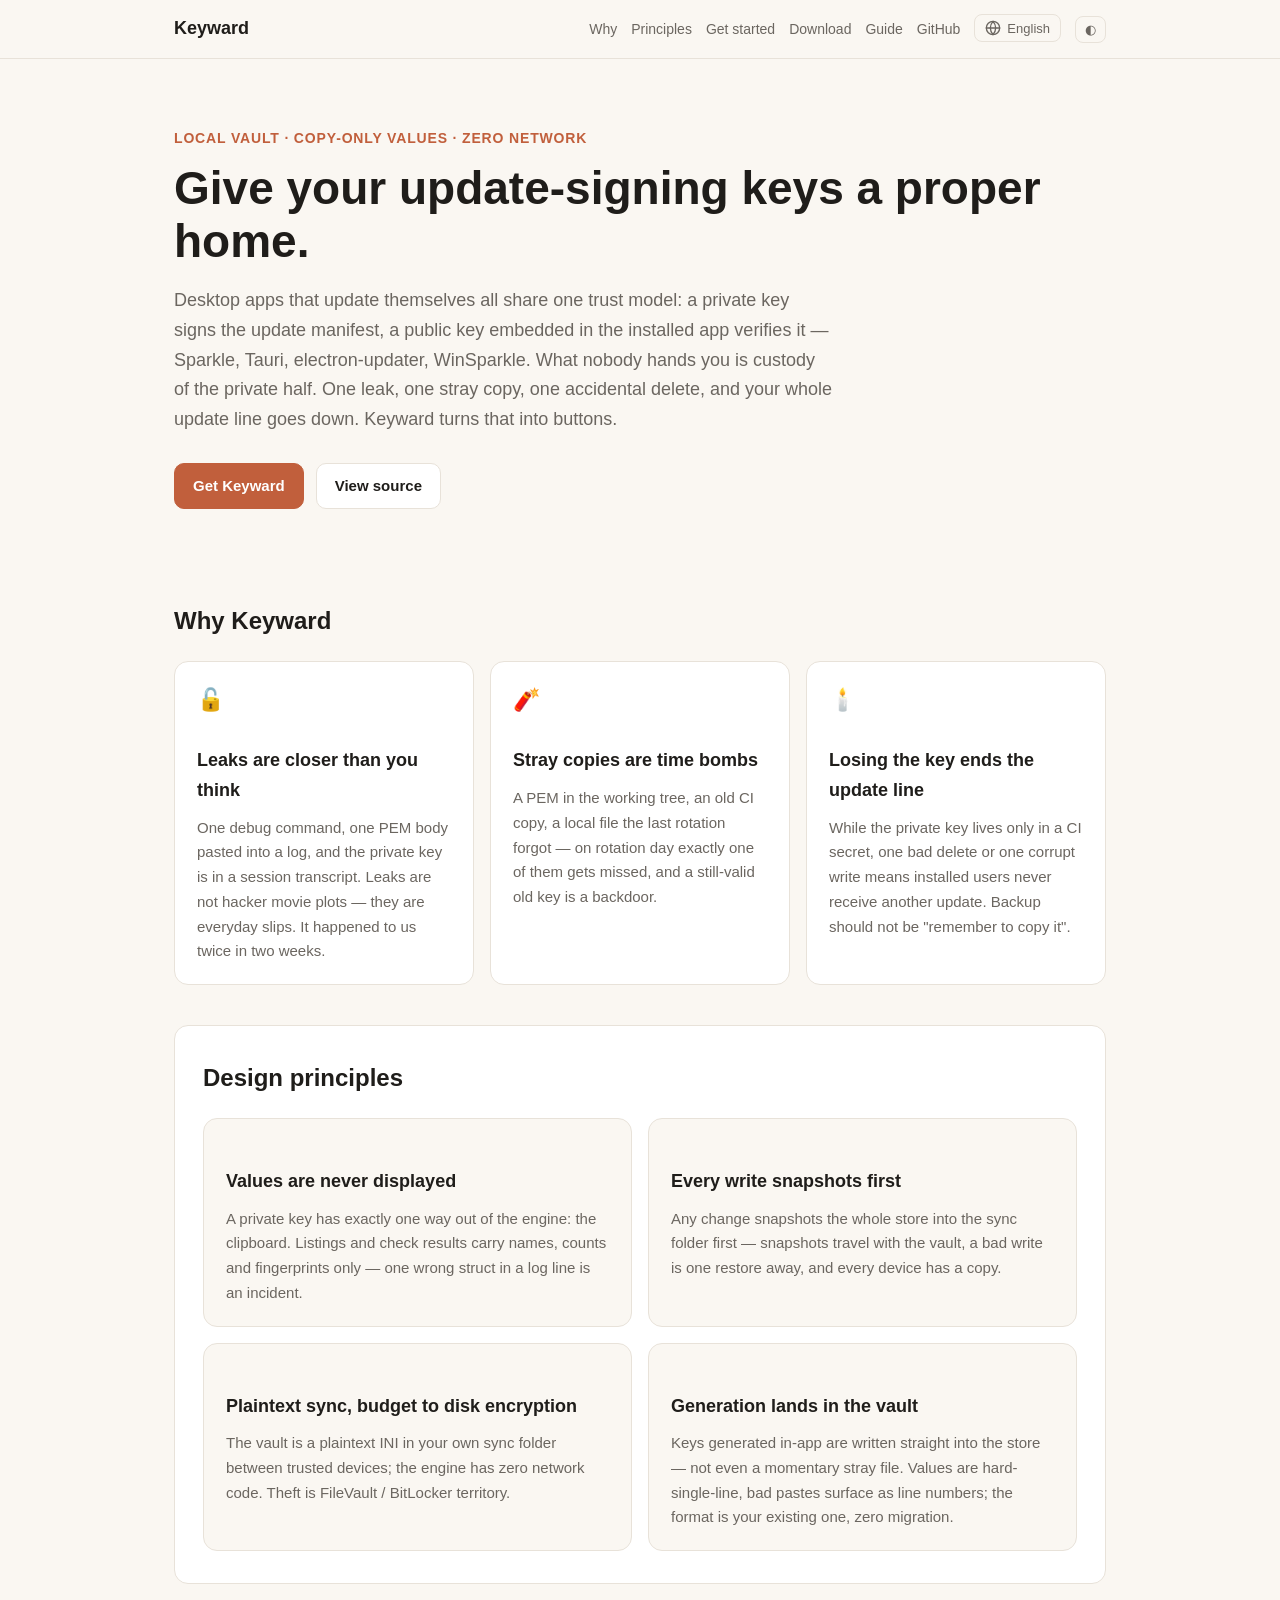
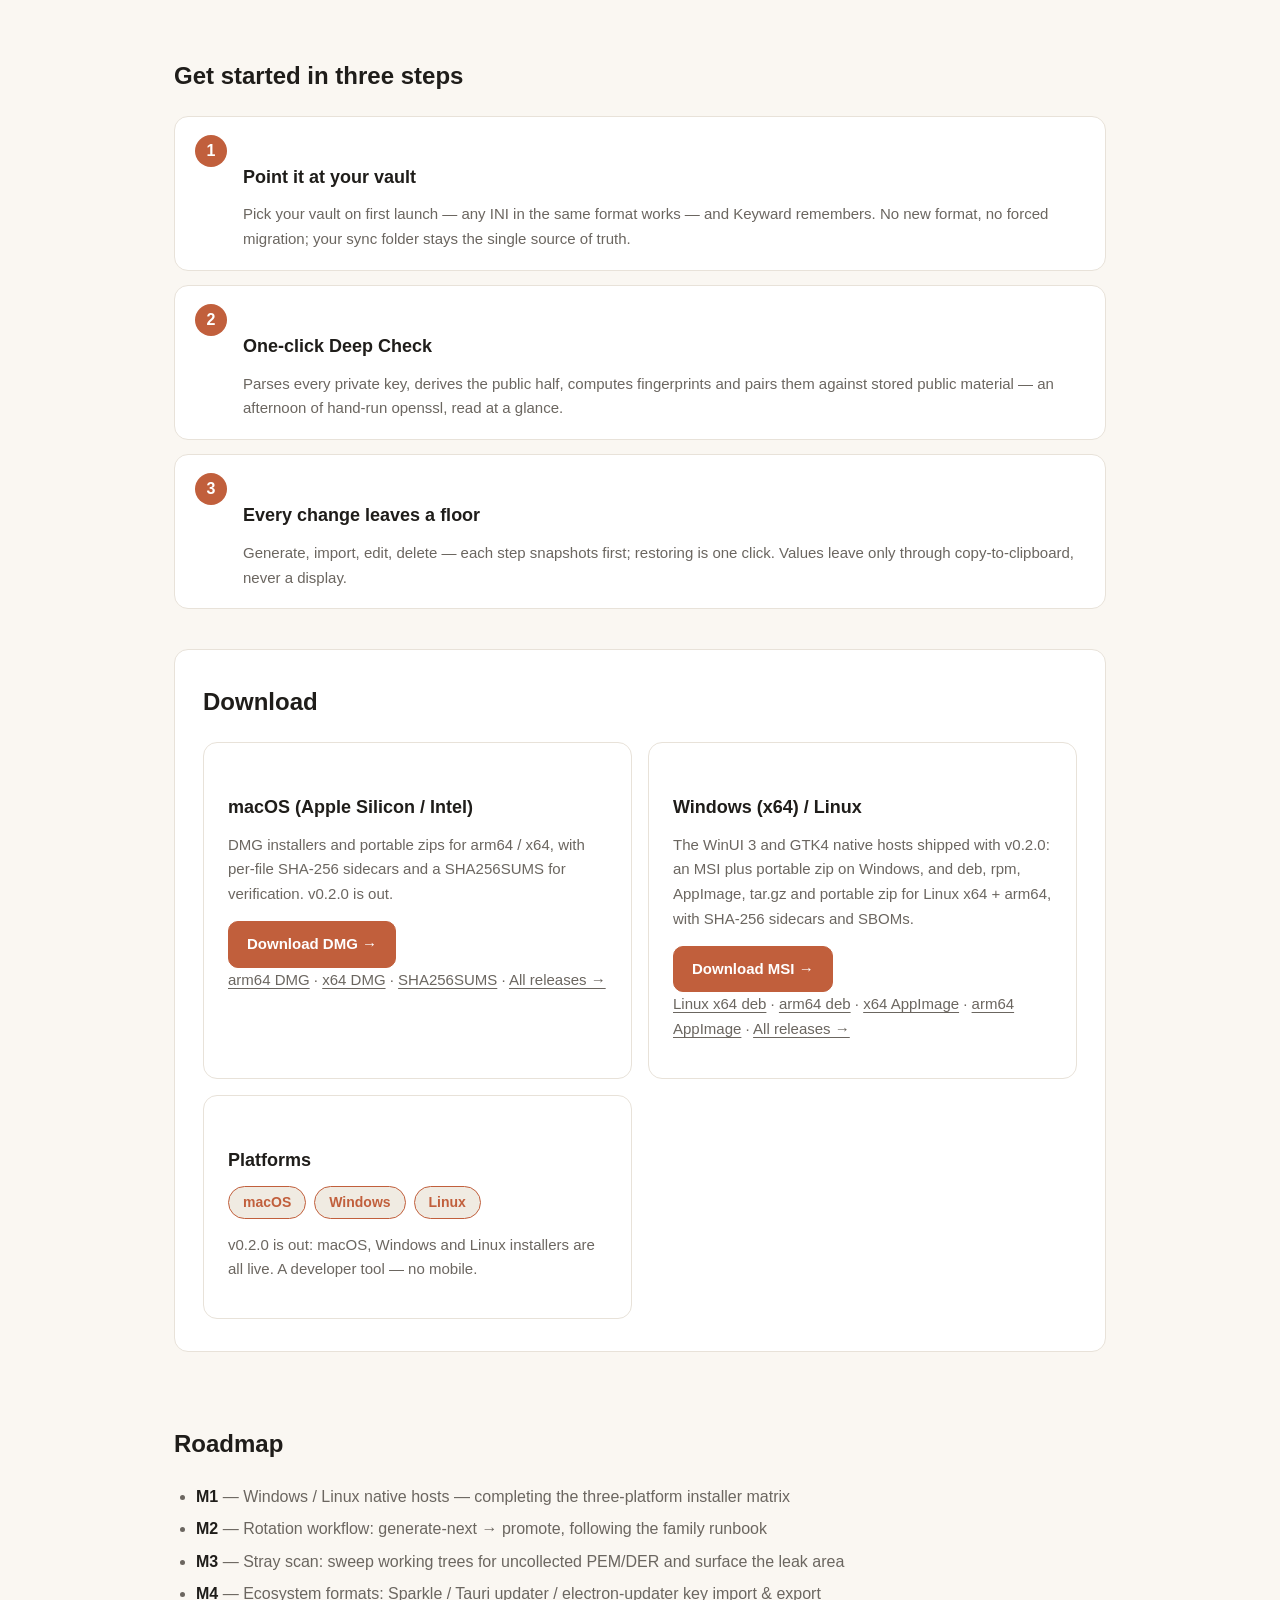
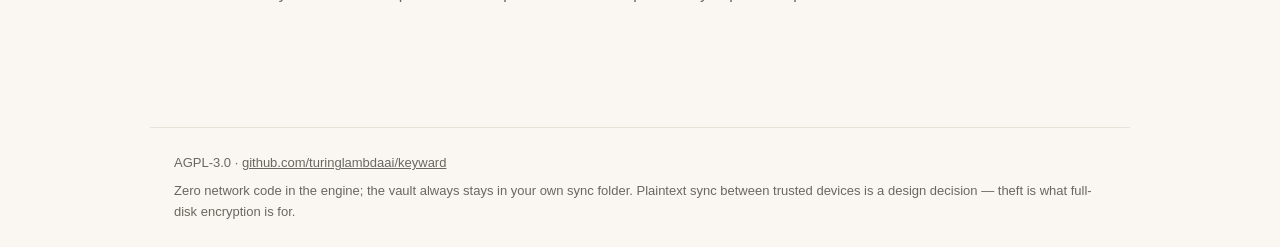
==== commit 9f7ccf7b: "site: v0.2.0 delivered — Windows and Linux download cards go live with the real assets" ====
--- a/site/index.html
+++ b/site/index.html
@@ -134,7 +134,7 @@
     <div class="dl-grid">
       <div class="dl-card">
         <h3 data-i18n="dl-mac-title">macOS（Apple Silicon / Intel）</h3>
-        <p data-i18n="dl-mac">DMG 安装器与便携 zip，arm64 / x64 双架构，随附逐件 SHA-256 与 SHA256SUMS 供校验。v0.1.0 已发布。</p>
+        <p data-i18n="dl-mac">DMG 安装器与便携 zip，arm64 / x64 双架构，随附逐件 SHA-256 与 SHA256SUMS 供校验。v0.2.0 已发布。</p>
         <a class="btn btn-primary" id="dl-mac-auto" href="https://github.com/turinglambdaai/keyward/releases/latest/download/keyward-macos-arm64.dmg" data-i18n="dl-mac-go">下载 DMG →</a>
         <p class="dl-links muted">
           <a href="https://github.com/turinglambdaai/keyward/releases/latest/download/keyward-macos-arm64.dmg">arm64 DMG</a> ·
@@ -143,20 +143,27 @@
           <a href="https://github.com/turinglambdaai/keyward/releases" data-i18n="dl-all">全部版本 →</a>
         </p>
       </div>
-      <a class="dl-card" href="https://github.com/turinglambdaai/keyward/releases">
+      <div class="dl-card">
         <h3 data-i18n="dl-win-lin-title">Windows（x64）/ Linux</h3>
-        <p data-i18n="dl-win-lin">WinUI 3 与 GTK4 原生壳随下一个版本（v0.2.0）交付：Windows 为 MSI + 便携 zip，Linux 为 x64/arm64 的 deb、rpm、AppImage、tar.gz；库文件本身是跨平台纯文本 INI，此前可先从源码构建。</p>
-        <span class="btn btn-secondary" data-i18n="dl-watch">关注发布 →</span>
-      </a>
+        <p data-i18n="dl-win-lin">WinUI 3 与 GTK4 原生壳已随 v0.2.0 交付：Windows 为 MSI + 便携 zip，Linux 为 x64/arm64 的 deb、rpm、AppImage、tar.gz 与便携 zip，随附 SHA-256 校验与 SBOM。</p>
+        <a class="btn btn-primary" href="https://github.com/turinglambdaai/keyward/releases/latest/download/keyward-windows-x64.msi" data-i18n="dl-win-go">下载 MSI →</a>
+        <p class="dl-links muted">
+          <a href="https://github.com/turinglambdaai/keyward/releases/latest/download/keyward-linux-x64.deb">Linux x64 deb</a> ·
+          <a href="https://github.com/turinglambdaai/keyward/releases/latest/download/keyward-linux-arm64.deb">arm64 deb</a> ·
+          <a href="https://github.com/turinglambdaai/keyward/releases/latest/download/keyward-linux-x64.AppImage">x64 AppImage</a> ·
+          <a href="https://github.com/turinglambdaai/keyward/releases/latest/download/keyward-linux-arm64.AppImage">arm64 AppImage</a> ·
+          <a href="https://github.com/turinglambdaai/keyward/releases" data-i18n="dl-all">全部版本 →</a>
+        </p>
+      </div>
       <div class="dl-card">
         <h3 data-i18n="dl-platforms-title">平台</h3>
         <p class="platform-row">
           <span class="chip ok">macOS</span>
-          <span class="chip">Windows</span>
-          <span class="chip">Linux</span>
+          <span class="chip ok">Windows</span>
+          <span class="chip ok">Linux</span>
         </p>
         <p class="muted" data-i18n="dl-platforms-body">
-          首个发布已上线：macOS 安装包（arm64 + x64，DMG + zip + SHA256SUMS）。Windows / Linux 原生壳随下一个版本（v0.2.0）交付。这是开发者工具，不做移动端。
+          v0.2.0 已发布：macOS、Windows、Linux 三平台安装包全部上线。这是开发者工具，不做移动端。
         </p>
       </div>
     </div>
@@ -213,14 +220,14 @@
       's3-body': 'Generate, import, edit, delete — each step snapshots first; restoring is one click. Values leave only through copy-to-clipboard, never a display.',
       'download-title': 'Download',
       'dl-mac-title': 'macOS (Apple Silicon / Intel)',
-      'dl-mac': 'DMG installers and portable zips for arm64 / x64, with per-file SHA-256 sidecars and a SHA256SUMS for verification. v0.1.0 is out.',
+      'dl-mac': 'DMG installers and portable zips for arm64 / x64, with per-file SHA-256 sidecars and a SHA256SUMS for verification. v0.2.0 is out.',
       'dl-mac-go': 'Download DMG →',
       'dl-all': 'All releases →',
       'dl-win-lin-title': 'Windows (x64) / Linux',
-      'dl-win-lin': 'WinUI 3 and GTK4 native hosts ship with the next release (v0.2.0): an MSI plus portable zip on Windows, and deb, rpm, AppImage and tar.gz for Linux x64 + arm64. The vault file itself is already cross-platform plaintext INI, so you can build from source until then.',
-      'dl-watch': 'Watch releases →',
+      'dl-win-lin': 'The WinUI 3 and GTK4 native hosts shipped with v0.2.0: an MSI plus portable zip on Windows, and deb, rpm, AppImage, tar.gz and portable zip for Linux x64 + arm64, with SHA-256 sidecars and SBOMs.',
+      'dl-win-go': 'Download MSI →',
       'dl-platforms-title': 'Platforms',
-      'dl-platforms-body': 'v0.1.0 is out: macOS installers (arm64 + x64, DMG + zip + SHA256SUMS). Windows / Linux native hosts land with the next release (v0.2.0). A developer tool — no mobile.',
+      'dl-platforms-body': 'v0.2.0 is out: macOS, Windows and Linux installers are all live. A developer tool — no mobile.',
       'roadmap-title': 'Roadmap',
       'rm1': 'Windows / Linux native hosts — completing the three-platform installer matrix',
       'rm2': 'Rotation workflow: generate-next → promote, following the family runbook',
@@ -260,14 +267,14 @@
       's3-body': '生成、导入、修改、删除，每一步都先落快照；要回滚，恢复就是一次点击。值想用时复制进剪贴板，永不回显。',
       'download-title': '下载',
       'dl-mac-title': 'macOS（Apple Silicon / Intel）',
-      'dl-mac': 'DMG 安装器与便携 zip，arm64 / x64 双架构，随附逐件 SHA-256 与 SHA256SUMS 供校验。v0.1.0 已发布。',
+      'dl-mac': 'DMG 安装器与便携 zip，arm64 / x64 双架构，随附逐件 SHA-256 与 SHA256SUMS 供校验。v0.2.0 已发布。',
       'dl-mac-go': '下载 DMG →',
       'dl-all': '全部版本 →',
       'dl-win-lin-title': 'Windows（x64）/ Linux',
-      'dl-win-lin': 'WinUI 3 与 GTK4 原生壳随下一个版本（v0.2.0）交付：Windows 为 MSI + 便携 zip，Linux 为 x64/arm64 的 deb、rpm、AppImage、tar.gz；库文件本身是跨平台纯文本 INI，此前可先从源码构建。',
-      'dl-watch': '关注发布 →',
+      'dl-win-lin': 'WinUI 3 与 GTK4 原生壳已随 v0.2.0 交付：Windows 为 MSI + 便携 zip，Linux 为 x64/arm64 的 deb、rpm、AppImage、tar.gz 与便携 zip，随附 SHA-256 校验与 SBOM。',
+      'dl-win-go': '下载 MSI →',
       'dl-platforms-title': '平台',
-      'dl-platforms-body': 'v0.1.0 已发布：macOS 安装包（arm64 + x64，DMG + zip + SHA256SUMS）。Windows / Linux 原生壳随下一个版本（v0.2.0）交付。这是开发者工具，不做移动端。',
+      'dl-platforms-body': 'v0.2.0 已发布：macOS、Windows、Linux 三平台安装包全部上线。这是开发者工具，不做移动端。',
       'roadmap-title': '路线图',
       'rm1': 'Windows / Linux 原生壳，补齐三平台安装包',
       'rm2': '轮换工作流：generate-next → promote 两阶段，照 family runbook 走',
@@ -306,7 +313,7 @@
   // architecture comes from the GPU renderer string (Apple Silicon
   // reports an Apple GPU, Intel Macs report Intel); anything ambiguous
   // stays on arm64 — the dev-audience default. Non-Mac browsers keep
-  // the #download anchor, which explains the upcoming hosts.
+  // the #download anchor, which lists all three platforms' downloads.
   (function () {
     if (!/Mac/.test(navigator.userAgent)) return;
     var arch = 'arm64';
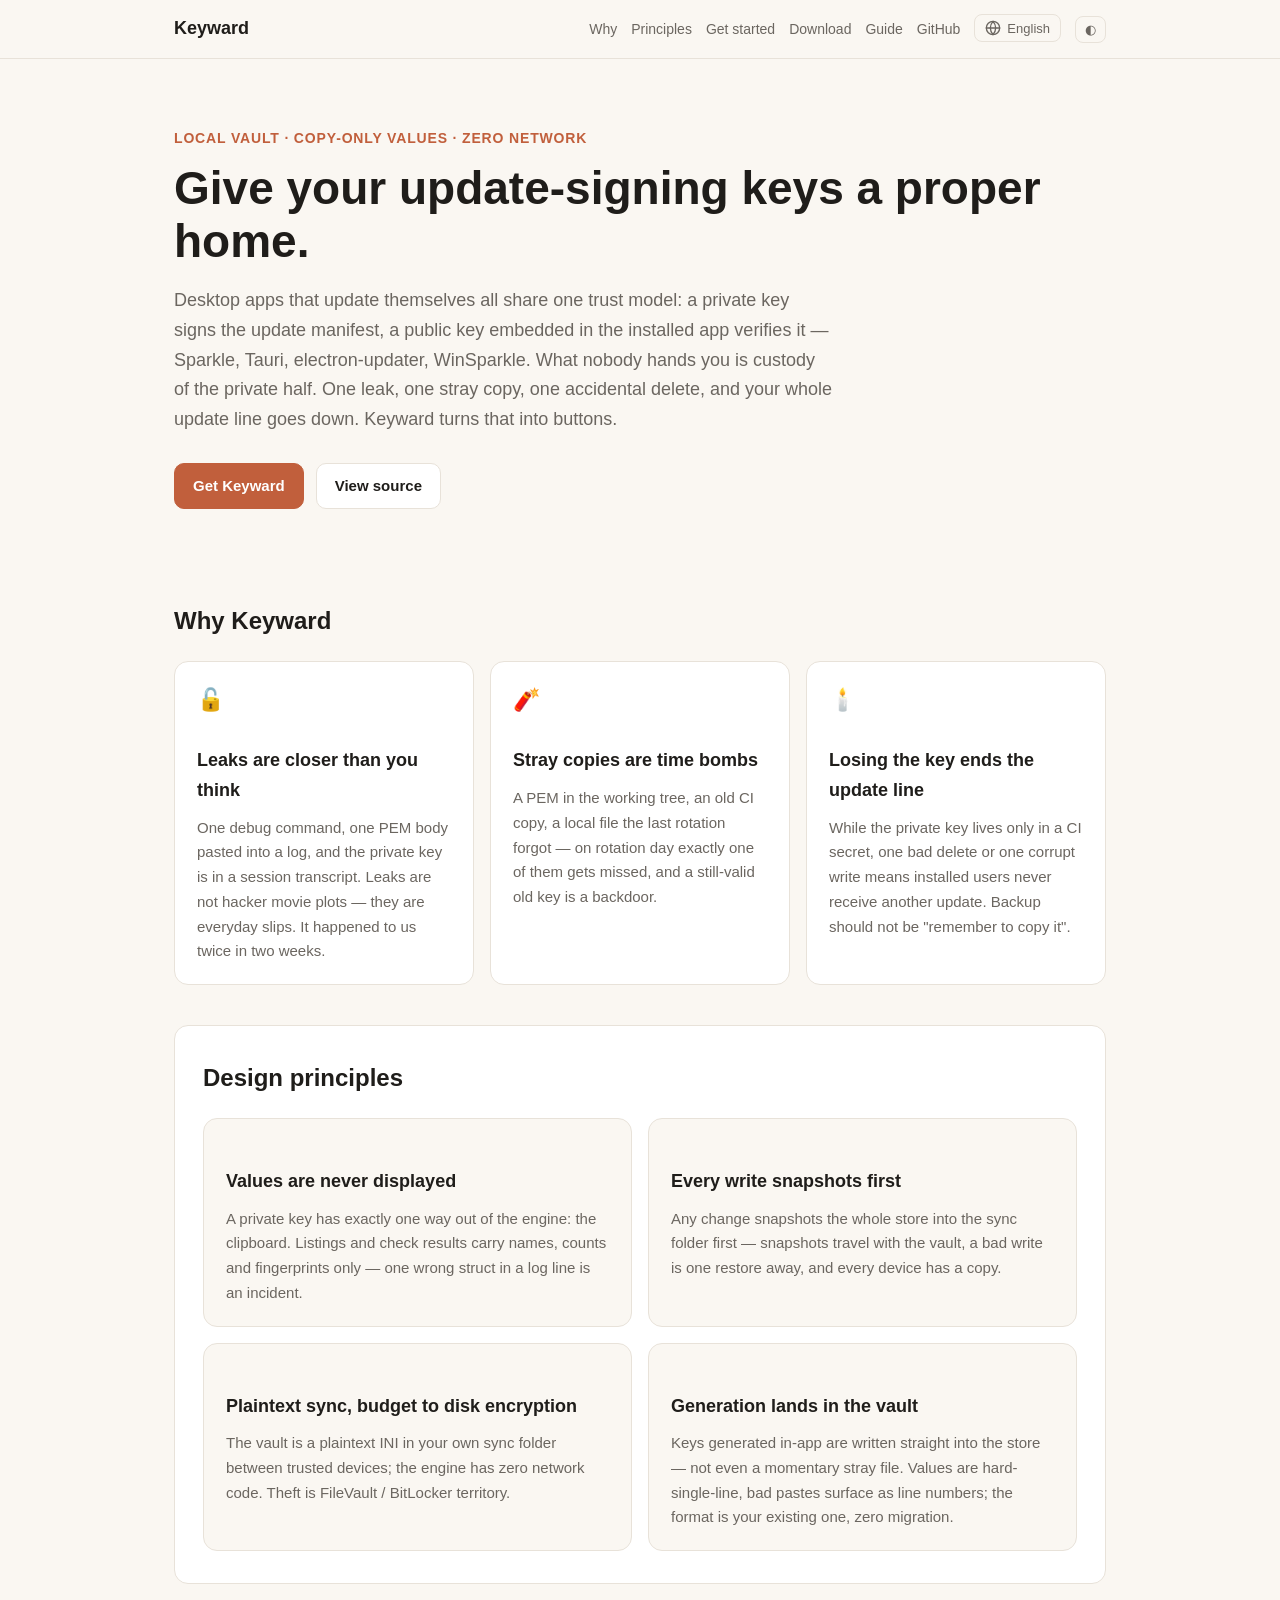
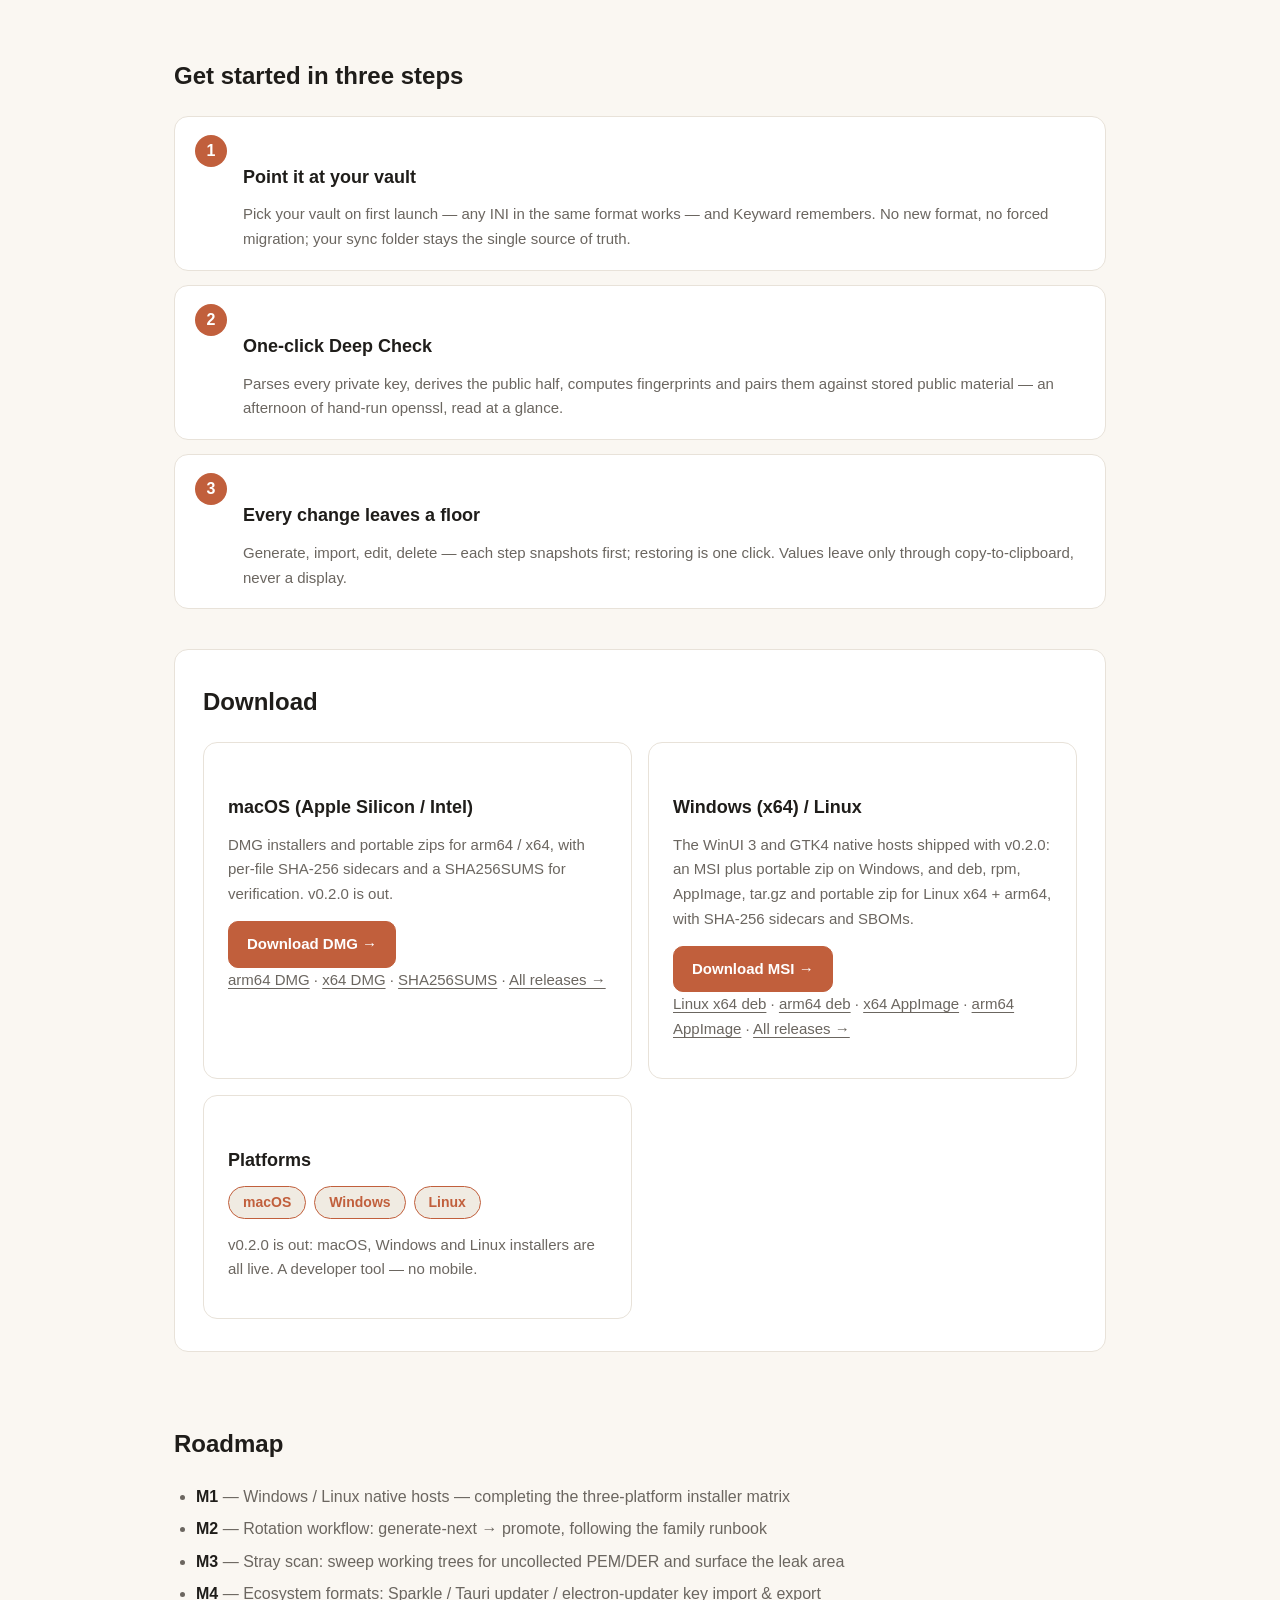
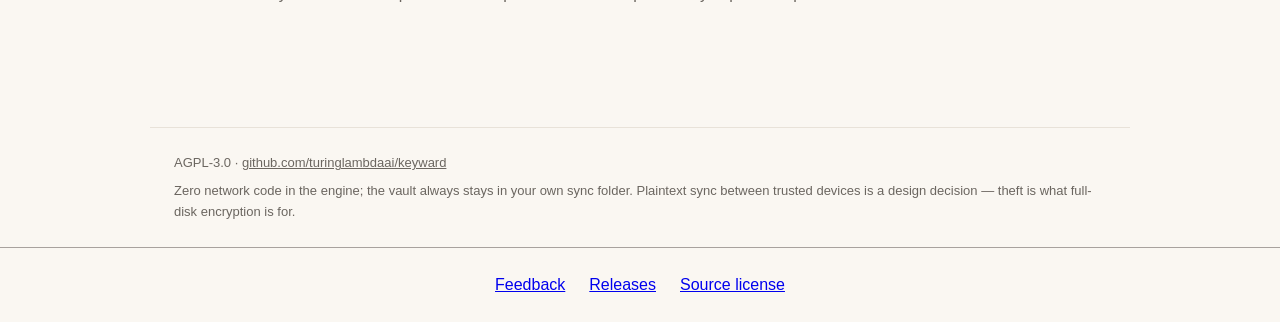
==== commit bb57615a: "fix: verify every private key and its purpose-scoped public anchors" ====
--- a/site/index.html
+++ b/site/index.html
@@ -16,6 +16,20 @@
     document.documentElement.lang = l === 'zh' ? 'zh-CN' : 'en';
   })();
 </script>
+<script>
+var _hmt = _hmt || [];
+(function() {
+  var hm = document.createElement("script");
+  hm.src = "https://hm.baidu.com/hm.js?8e2445912635226bcba0c400bfb6079d";
+  var s = document.getElementsByTagName("script")[0];
+  s.parentNode.insertBefore(hm, s);
+})();
+</script>
+<style>
+  #product-support { display:flex; flex-wrap:wrap; justify-content:center; gap:12px 24px; padding:24px; font:inherit; border-top:1px solid var(--border, #a8a29e); }
+  #product-support a:focus-visible { outline:2px solid currentColor; outline-offset:4px; }
+  html:lang(en) #product-support .support-zh, html:lang(zh) #product-support .support-en { display:none; }
+</style>
 </head>
 <body>
 <header class="nav">
@@ -184,6 +198,7 @@
   <span>AGPL-3.0 · <a href="https://github.com/turinglambdaai/keyward">github.com/turinglambdaai/keyward</a></span>
   <span data-i18n="footer-note">引擎零网络代码；库文件永远在你自己的同步盘里。明文同步是信任设备间的设计决策，防失窃交给各机全盘加密。</span>
 </footer>
+<nav id="product-support" aria-label="Support / 支持"><a href="https://github.com/turinglambdaai/keyward/issues"><span class="support-zh">反馈</span><span class="support-en" lang="en">Feedback</span></a> <a href="https://github.com/turinglambdaai/keyward/releases"><span class="support-zh">发布与更新</span><span class="support-en" lang="en">Releases</span></a> <a href="https://github.com/turinglambdaai/keyward/blob/main/LICENSE"><span class="support-zh">源码许可</span><span class="support-en" lang="en">Source license</span></a></nav>
 
 <script>
 (function () {
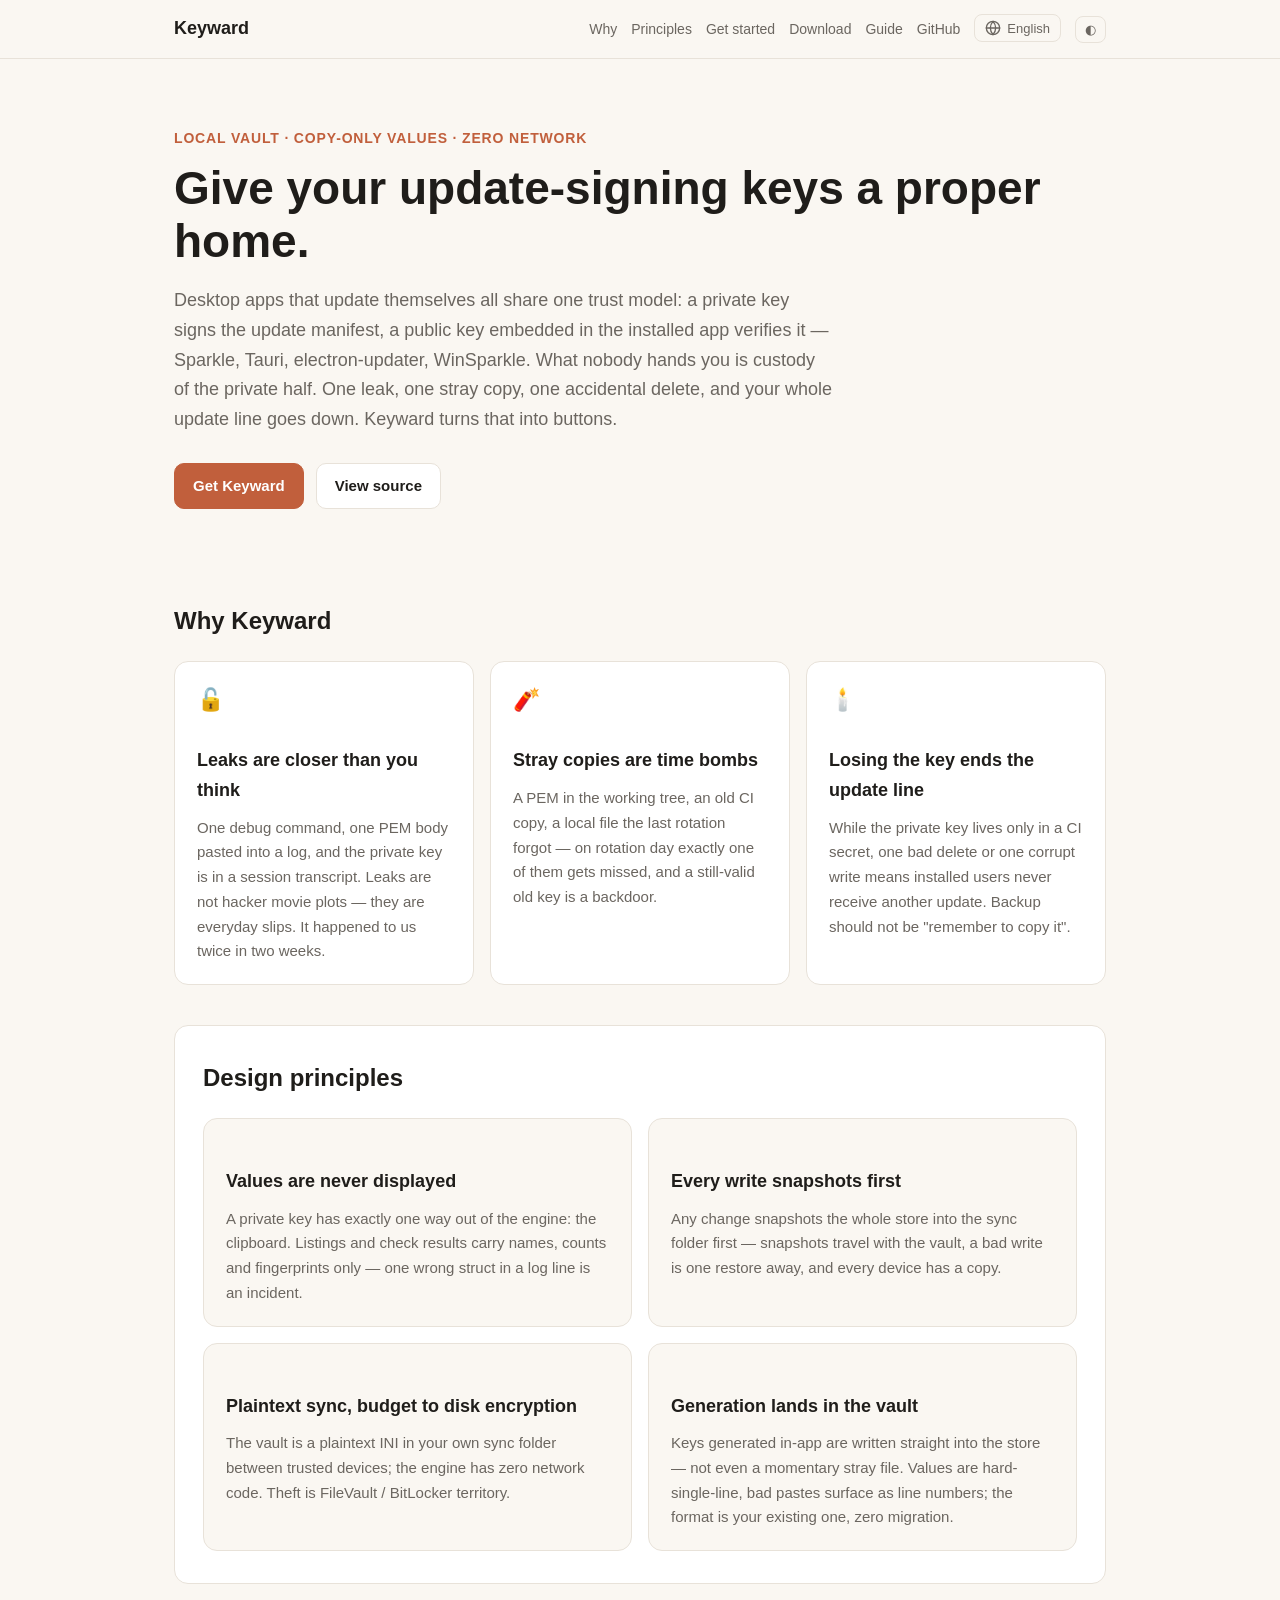
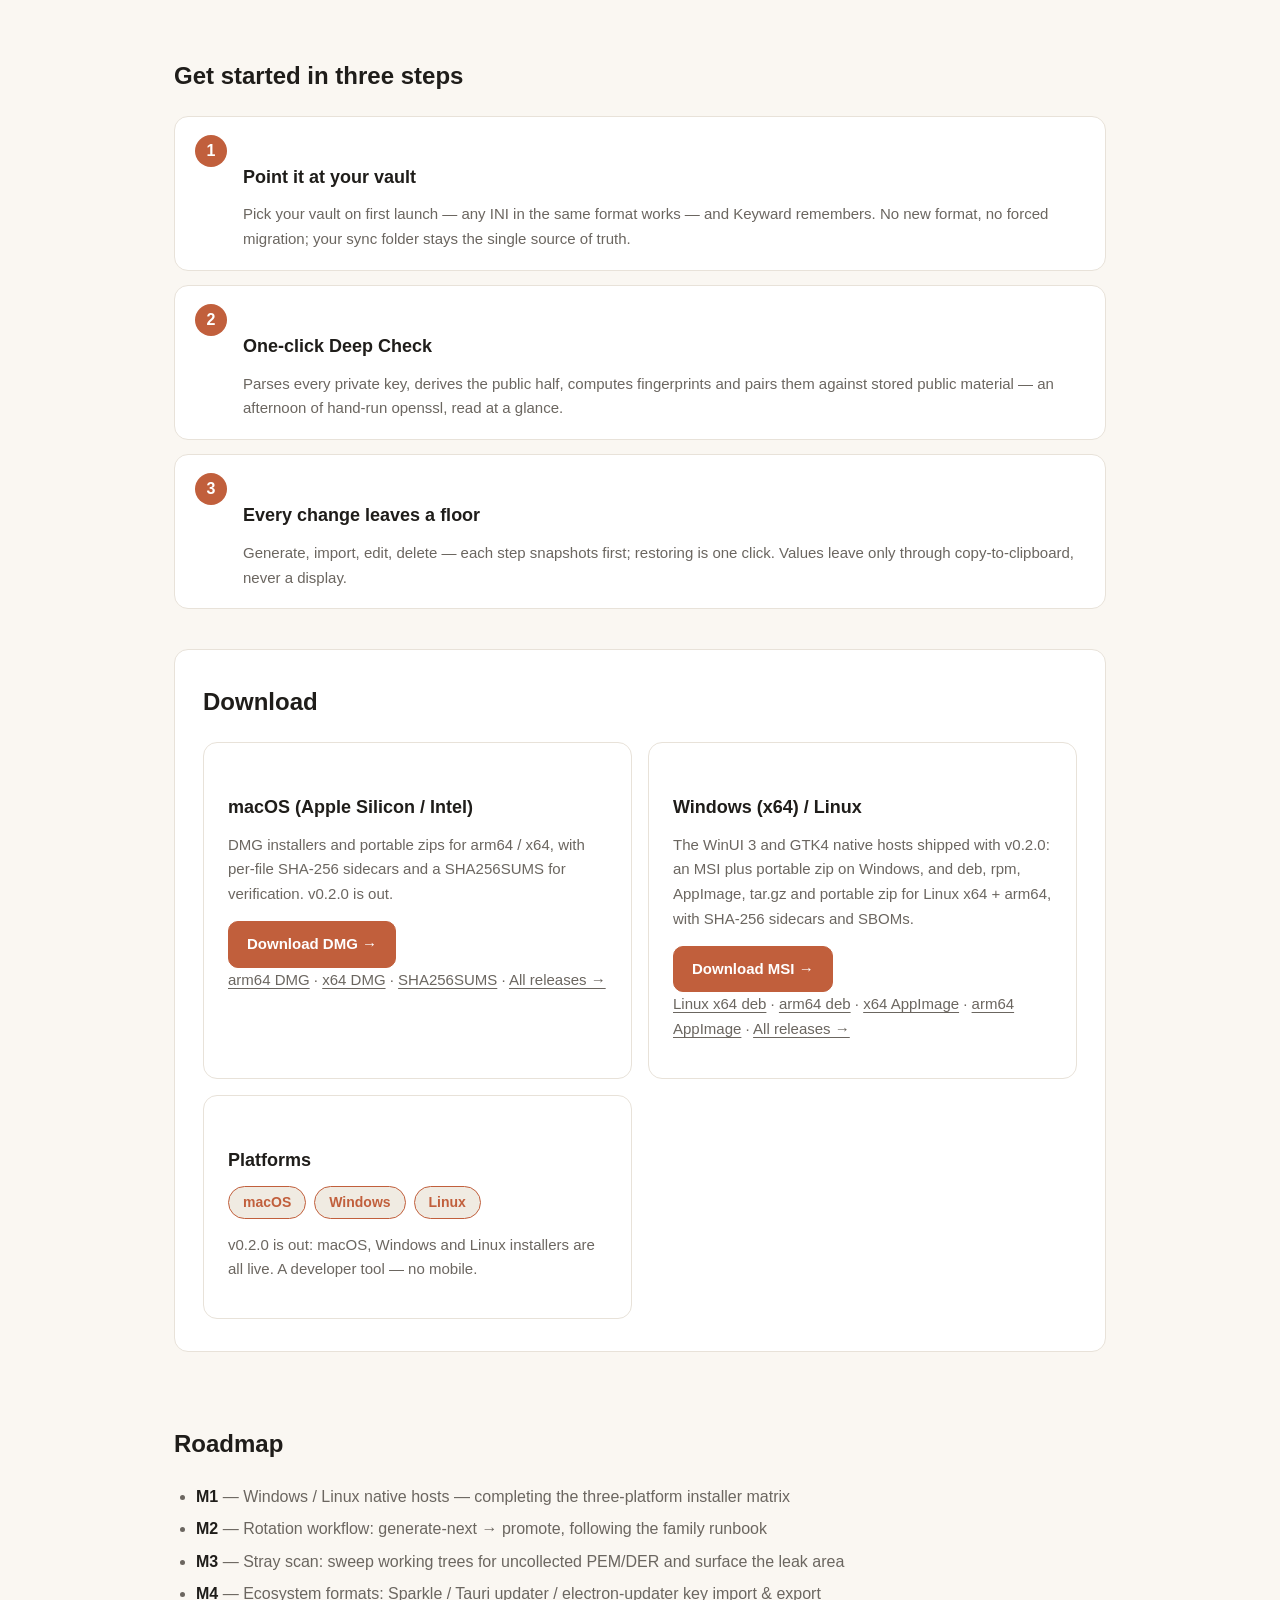
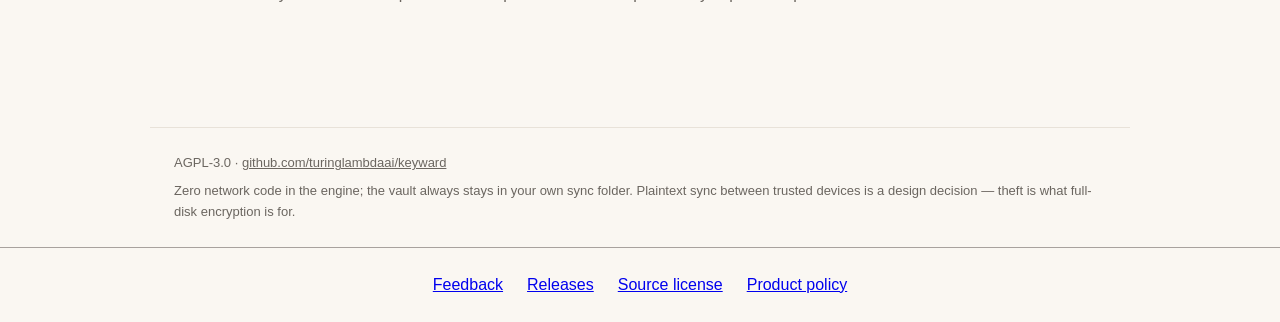
==== commit 20b97c8e: "docs: require policy discovery and recorded source at slice boundaries" ====
--- a/site/index.html
+++ b/site/index.html
@@ -198,7 +198,7 @@
   <span>AGPL-3.0 · <a href="https://github.com/turinglambdaai/keyward">github.com/turinglambdaai/keyward</a></span>
   <span data-i18n="footer-note">引擎零网络代码；库文件永远在你自己的同步盘里。明文同步是信任设备间的设计决策，防失窃交给各机全盘加密。</span>
 </footer>
-<nav id="product-support" aria-label="Support / 支持"><a href="https://github.com/turinglambdaai/keyward/issues"><span class="support-zh">反馈</span><span class="support-en" lang="en">Feedback</span></a> <a href="https://github.com/turinglambdaai/keyward/releases"><span class="support-zh">发布与更新</span><span class="support-en" lang="en">Releases</span></a> <a href="https://github.com/turinglambdaai/keyward/blob/main/LICENSE"><span class="support-zh">源码许可</span><span class="support-en" lang="en">Source license</span></a></nav>
+<nav id="product-support" aria-label="Support / 支持"><a href="https://github.com/turinglambdaai/keyward/issues"><span class="support-zh">反馈</span><span class="support-en" lang="en">Feedback</span></a> <a href="https://github.com/turinglambdaai/keyward/releases"><span class="support-zh">发布与更新</span><span class="support-en" lang="en">Releases</span></a> <a href="https://github.com/turinglambdaai/keyward/blob/main/LICENSE"><span class="support-zh">源码许可</span><span class="support-en" lang="en">Source license</span></a> <a class="support-zh" href="https://github.com/turinglambdaai/keyward/blob/main/PRICING.zh-CN.md">产品政策</a> <a class="support-en" lang="en" href="https://github.com/turinglambdaai/keyward/blob/main/PRICING.md">Product policy</a></nav>
 
 <script>
 (function () {
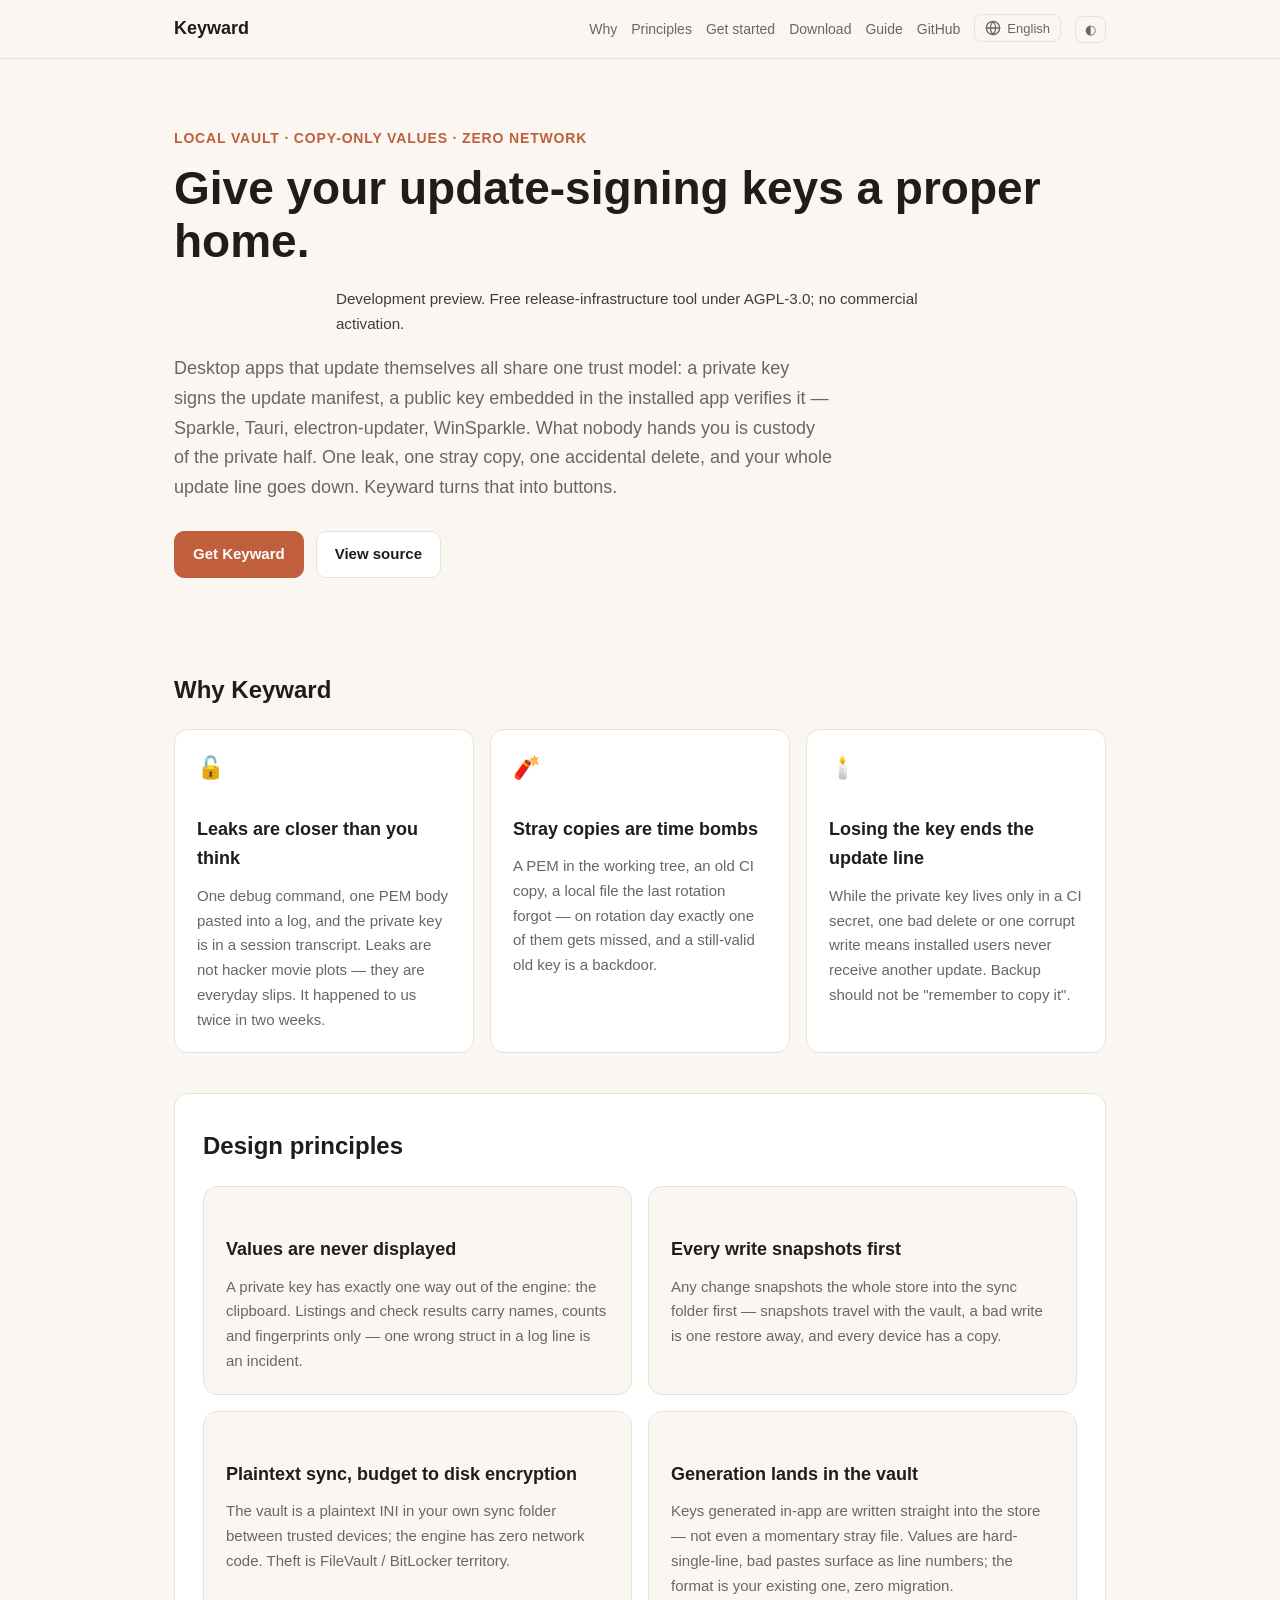
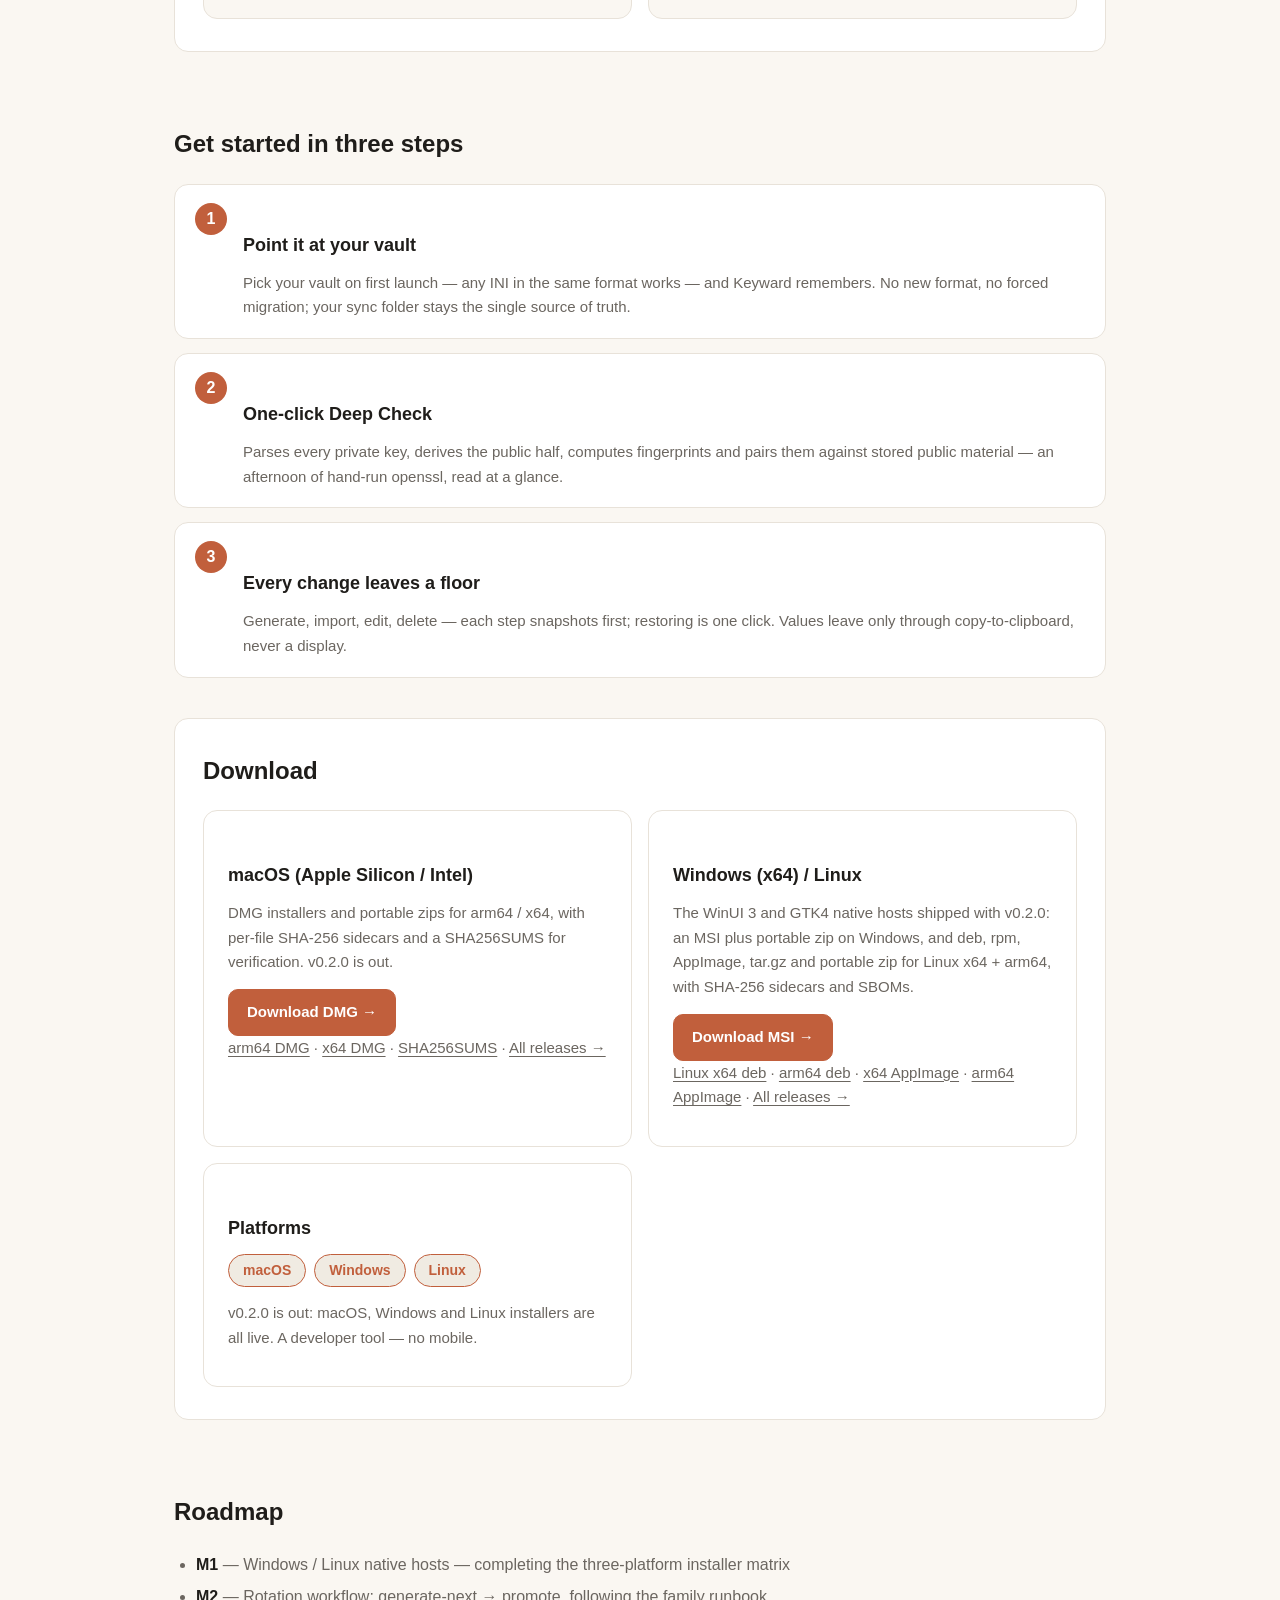
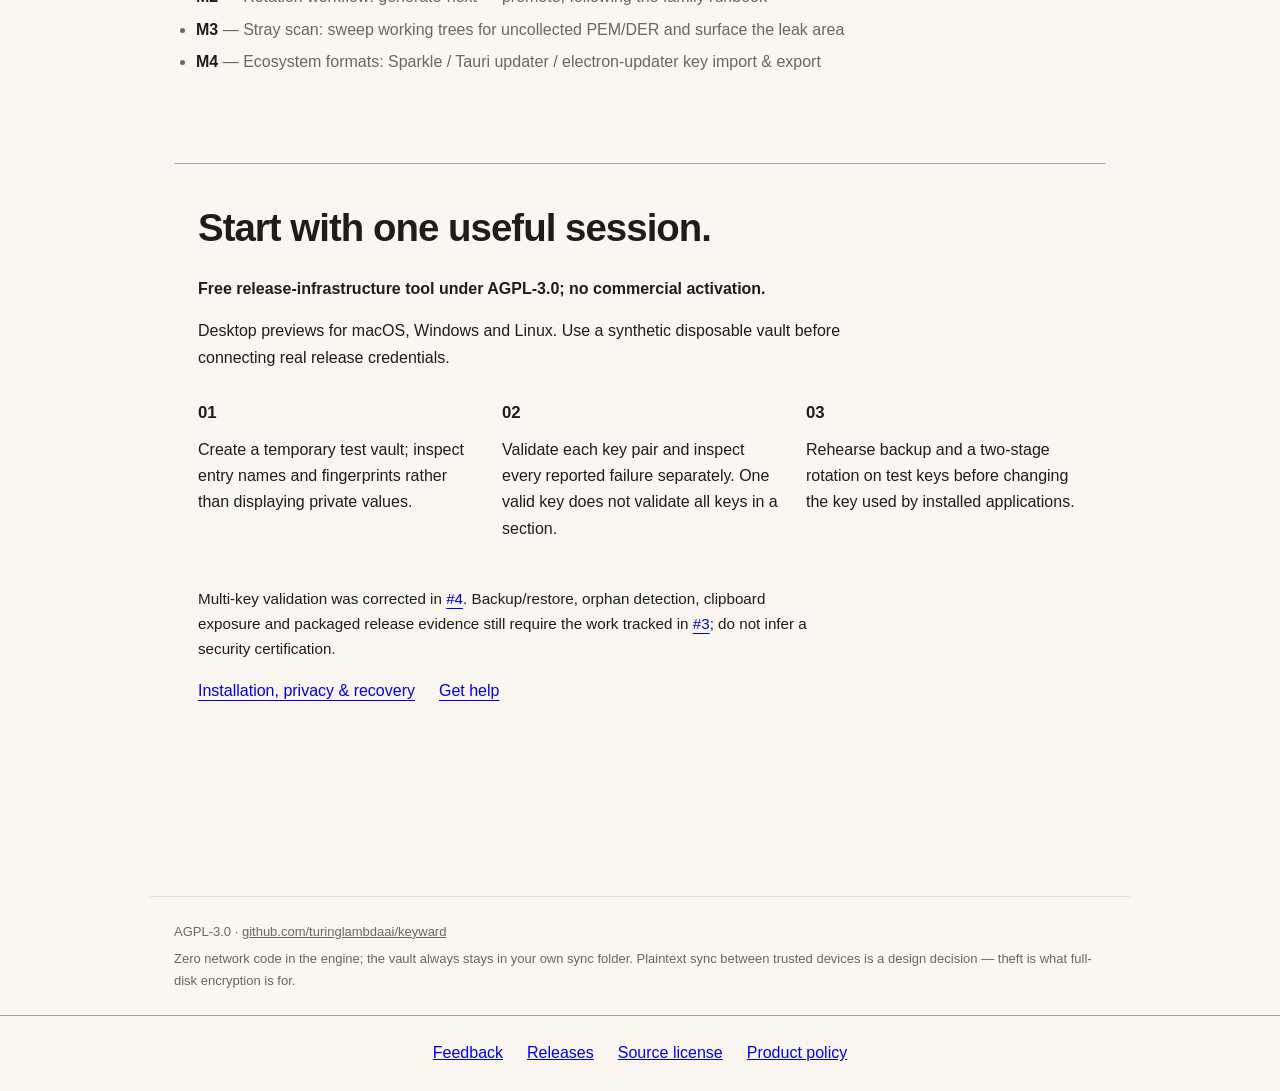
==== commit 185637d0: "docs: complete bilingual product onboarding and customer help Align homepage, README and manuals on " ====
--- a/site/index.html
+++ b/site/index.html
@@ -30,6 +30,13 @@
   #product-support a:focus-visible { outline:2px solid currentColor; outline-offset:4px; }
   html:lang(en) #product-support .support-zh, html:lang(zh) #product-support .support-en { display:none; }
 </style>
+<style id="product-start-style">
+.product-availability{font-size:.95rem;line-height:1.65;max-width:72ch;margin:18px 0;opacity:.85} .hero .product-availability{margin-left:auto;margin-right:auto}
+.product-start{max-width:1120px;margin:64px auto;padding:32px 24px;border-top:1px solid var(--border,#aaa);font:inherit;line-height:1.65}
+.product-start h2{font-size:clamp(1.7rem,3vw,2.4rem);letter-spacing:-.025em;margin:0 0 16px}.product-start h3{font-size:1.05rem;margin:0 0 10px}.product-start p{margin:0 0 16px;max-width:74ch}.product-start-grid{display:grid;grid-template-columns:repeat(3,minmax(0,1fr));gap:28px;margin:28px 0}.product-start a{text-decoration:underline;text-underline-offset:4px;overflow-wrap:anywhere}.product-start a:focus-visible{outline:2px solid currentColor;outline-offset:5px}.product-start .start-links{display:flex;gap:16px 24px;flex-wrap:wrap}.product-start .start-status{font-weight:600}.product-start .start-limits{font-size:.95em}
+html:lang(en) .reader-zh,html:lang(zh) .reader-en{display:none!important}@media(max-width:700px){.product-start{margin:40px auto;padding:24px 20px}.product-start-grid{grid-template-columns:1fr;gap:18px}}
+</style>
+<style>.lang-menu li.lang-choice{padding:0}.lang-menu .lang-choice button{display:block;width:100%;padding:8px 12px;border:0;background:transparent;color:inherit;font:inherit;text-align:left;cursor:pointer}.lang-menu .lang-choice button:focus-visible{outline:2px solid currentColor;outline-offset:-2px;border-radius:4px}</style>
 </head>
 <body>
 <header class="nav">
@@ -48,8 +55,8 @@
           <span id="current-lang-label">English</span>
         </button>
         <ul class="lang-menu">
-          <li onclick="setLanguage('en')">English</li>
-          <li onclick="setLanguage('zh')">简体中文</li>
+          <li class="lang-choice"><button type="button" onclick="setLanguage('en')">English</button></li>
+          <li class="lang-choice"><button type="button" onclick="setLanguage('zh')">简体中文</button></li>
         </ul>
       </div>
       <button class="theme-btn" id="theme-btn" aria-label="Toggle theme">◐</button>
@@ -61,6 +68,7 @@
   <section class="hero">
     <p class="kicker" data-i18n="kicker">本地保险库 · 值不显示 · 零网络</p>
     <h1 data-i18n="hero-title">给你的更新签名钥，一个像样的家。</h1>
+<p class="reader-en product-availability" lang="en">Development preview. Free release-infrastructure tool under AGPL-3.0; no commercial activation.</p><p class="reader-zh product-availability" lang="zh">开发预览。AGPL-3.0 许可的免费发布基础设施工具，不接商业激活。</p>
     <p class="lede" data-i18n="hero-lede">
       桌面应用的在线更新全靠同一套信任模型：私钥签更新清单，公钥嵌在
       已装应用里验签——Sparkle、Tauri、electron-updater、WinSparkle 都
@@ -192,13 +200,16 @@
       <li><strong>M4</strong> — <span data-i18n="rm4">生态兼容：Sparkle / Tauri updater / electron-updater 钥格式导入导出</span></li>
     </ul>
   </section>
+<section id="start-here" class="product-start" aria-label="Get started / 开始使用">
+<h2 class="reader-en " lang="en">Start with one useful session.</h2><h2 class="reader-zh " lang="zh">从一次有效使用开始。</h2><p class="reader-en start-status" lang="en">Free release-infrastructure tool under AGPL-3.0; no commercial activation.</p><p class="reader-zh start-status" lang="zh">AGPL-3.0 许可的免费发布基础设施工具，不接商业激活。</p><p class="reader-en " lang="en">Desktop previews for macOS, Windows and Linux. Use a synthetic disposable vault before connecting real release credentials.</p><p class="reader-zh " lang="zh">提供 macOS、Windows、Linux 桌面预览。连接真实发布凭据前，先使用可丢弃的合成密钥库。</p><div class="product-start-grid"><article><h3 class="reader-en " lang="en">01</h3><h3 class="reader-zh " lang="zh">01</h3><p class="reader-en " lang="en">Create a temporary test vault; inspect entry names and fingerprints rather than displaying private values.</p><p class="reader-zh " lang="zh">建立临时测试库；查看条目名称和指纹，不展示私钥值。</p></article><article><h3 class="reader-en " lang="en">02</h3><h3 class="reader-zh " lang="zh">02</h3><p class="reader-en " lang="en">Validate each key pair and inspect every reported failure separately. One valid key does not validate all keys in a section.</p><p class="reader-zh " lang="zh">逐个校验密钥对，分别处理每个失败结果；一个密钥正确不表示整个节均正确。</p></article><article><h3 class="reader-en " lang="en">03</h3><h3 class="reader-zh " lang="zh">03</h3><p class="reader-en " lang="en">Rehearse backup and a two-stage rotation on test keys before changing the key used by installed applications.</p><p class="reader-zh " lang="zh">先用测试密钥演练备份和两阶段轮换，再修改已安装应用信任的发布密钥。</p></article></div><p class="reader-en start-limits" lang="en">Multi-key validation was corrected in <a href="https://github.com/turinglambdaai/keyward/issues/4">#4</a>. Backup/restore, orphan detection, clipboard exposure and packaged release evidence still require the work tracked in <a href="https://github.com/turinglambdaai/keyward/issues/3">#3</a>; do not infer a security certification.</p><p class="reader-zh start-limits" lang="zh">多密钥校验已由 <a href="https://github.com/turinglambdaai/keyward/issues/4">#4</a> 修正。备份恢复、孤立条目检测、剪贴板暴露与打包发布证据仍需按 <a href="https://github.com/turinglambdaai/keyward/issues/3">#3</a> 推进；不构成安全认证。</p><div class="start-links"><a class="reader-en" lang="en" href="https://github.com/turinglambdaai/keyward/blob/main/docs/USER-GUIDE.md">Installation, privacy &amp; recovery</a><a class="reader-zh" lang="zh" href="https://github.com/turinglambdaai/keyward/blob/main/docs/USER-GUIDE.zh-CN.md">安装、隐私与恢复</a><a href="https://github.com/turinglambdaai/keyward/issues"><span class="reader-en " lang="en">Get help</span><span class="reader-zh " lang="zh">反馈与帮助</span></a></div>
+</section>
 </main>
 
 <footer>
   <span>AGPL-3.0 · <a href="https://github.com/turinglambdaai/keyward">github.com/turinglambdaai/keyward</a></span>
   <span data-i18n="footer-note">引擎零网络代码；库文件永远在你自己的同步盘里。明文同步是信任设备间的设计决策，防失窃交给各机全盘加密。</span>
 </footer>
-<nav id="product-support" aria-label="Support / 支持"><a href="https://github.com/turinglambdaai/keyward/issues"><span class="support-zh">反馈</span><span class="support-en" lang="en">Feedback</span></a> <a href="https://github.com/turinglambdaai/keyward/releases"><span class="support-zh">发布与更新</span><span class="support-en" lang="en">Releases</span></a> <a href="https://github.com/turinglambdaai/keyward/blob/main/LICENSE"><span class="support-zh">源码许可</span><span class="support-en" lang="en">Source license</span></a> <a class="support-zh" href="https://github.com/turinglambdaai/keyward/blob/main/PRICING.zh-CN.md">产品政策</a> <a class="support-en" lang="en" href="https://github.com/turinglambdaai/keyward/blob/main/PRICING.md">Product policy</a></nav>
+<nav id="product-support" aria-label="Support / 支持"><a href="https://github.com/turinglambdaai/keyward/issues"><span class="support-zh">反馈</span><span class="support-en" lang="en">Feedback</span></a> <a href="https://github.com/turinglambdaai/keyward/releases"><span class="support-zh">发布与更新</span><span class="support-en" lang="en">Releases</span></a> <a href="https://github.com/turinglambdaai/keyward/blob/main/LICENSE"><span class="support-zh">源码许可</span><span class="support-en" lang="en">Source license</span></a> <a class="support-zh" href="https://github.com/turinglambdaai/keyward/blob/main/docs/USER-GUIDE.zh-CN.md">产品政策</a> <a class="support-en" lang="en" href="https://github.com/turinglambdaai/keyward/blob/main/docs/USER-GUIDE.md">Product policy</a></nav>
 
 <script>
 (function () {
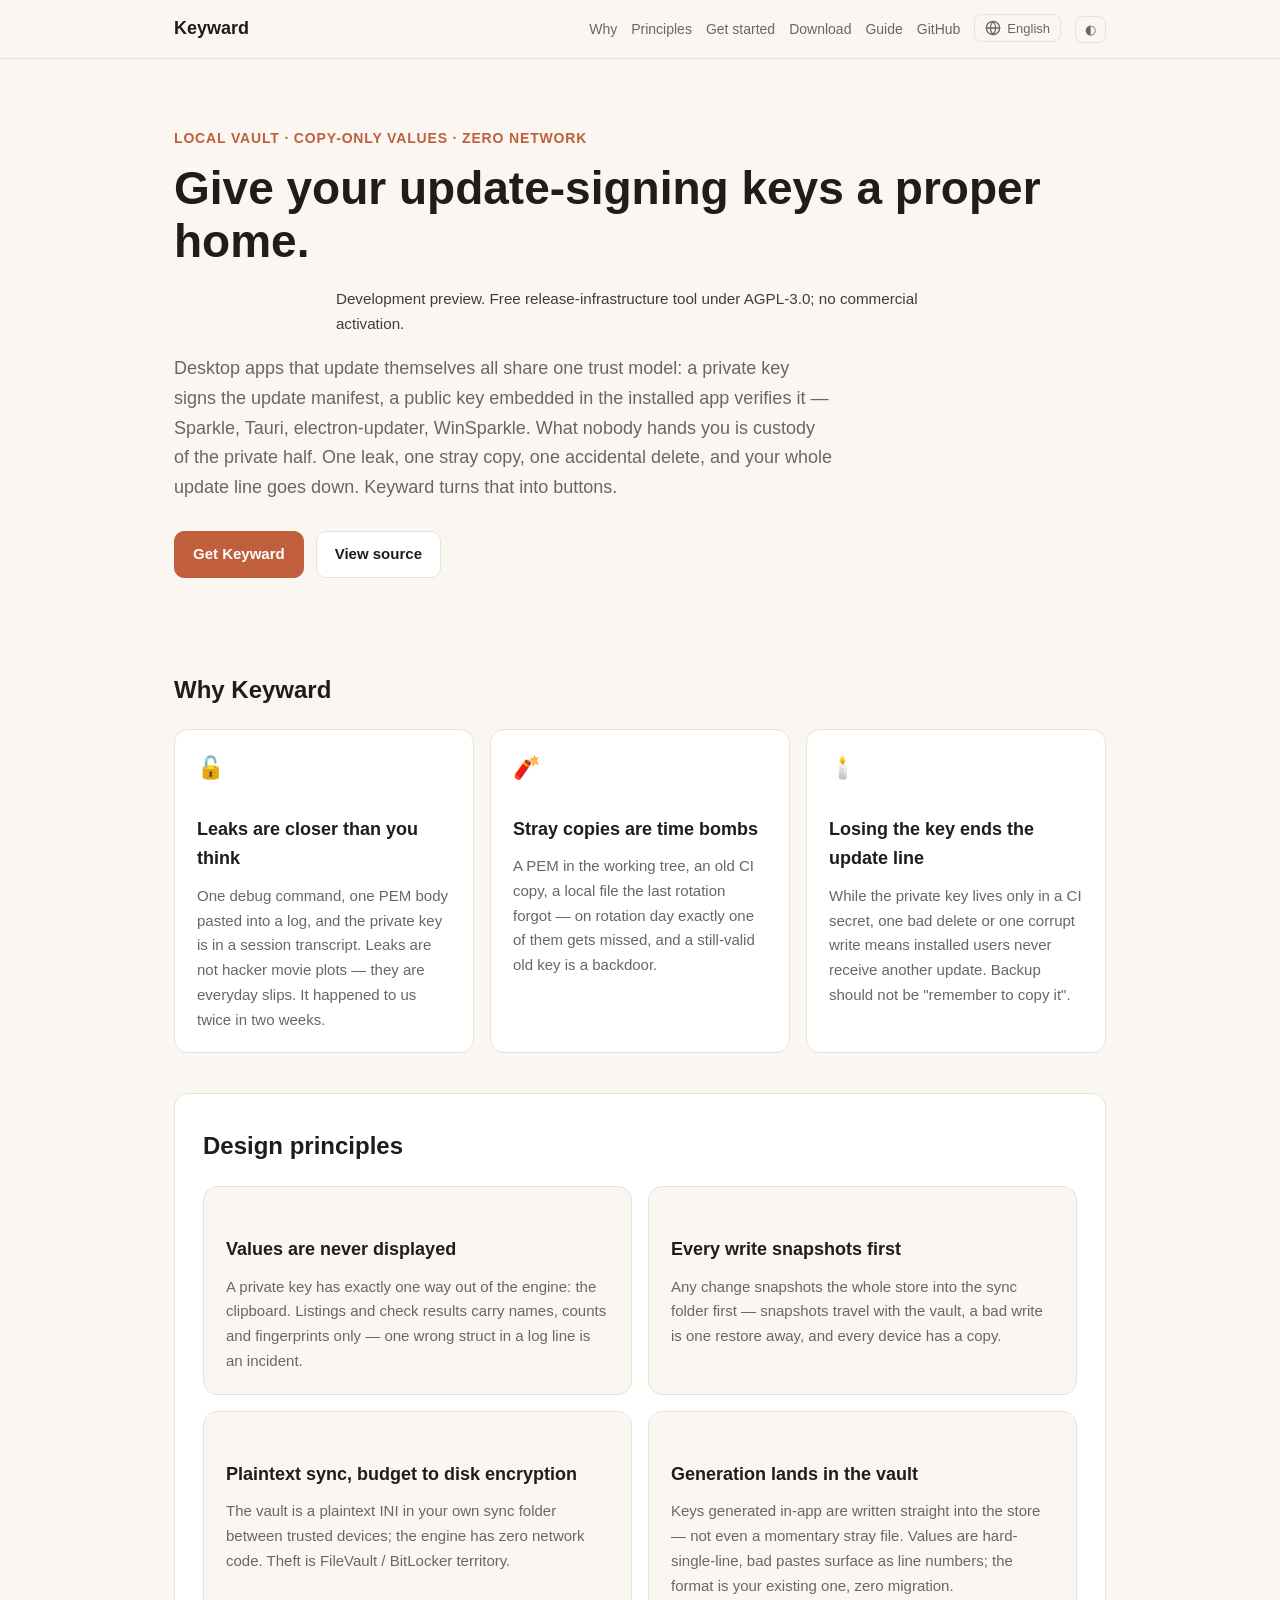
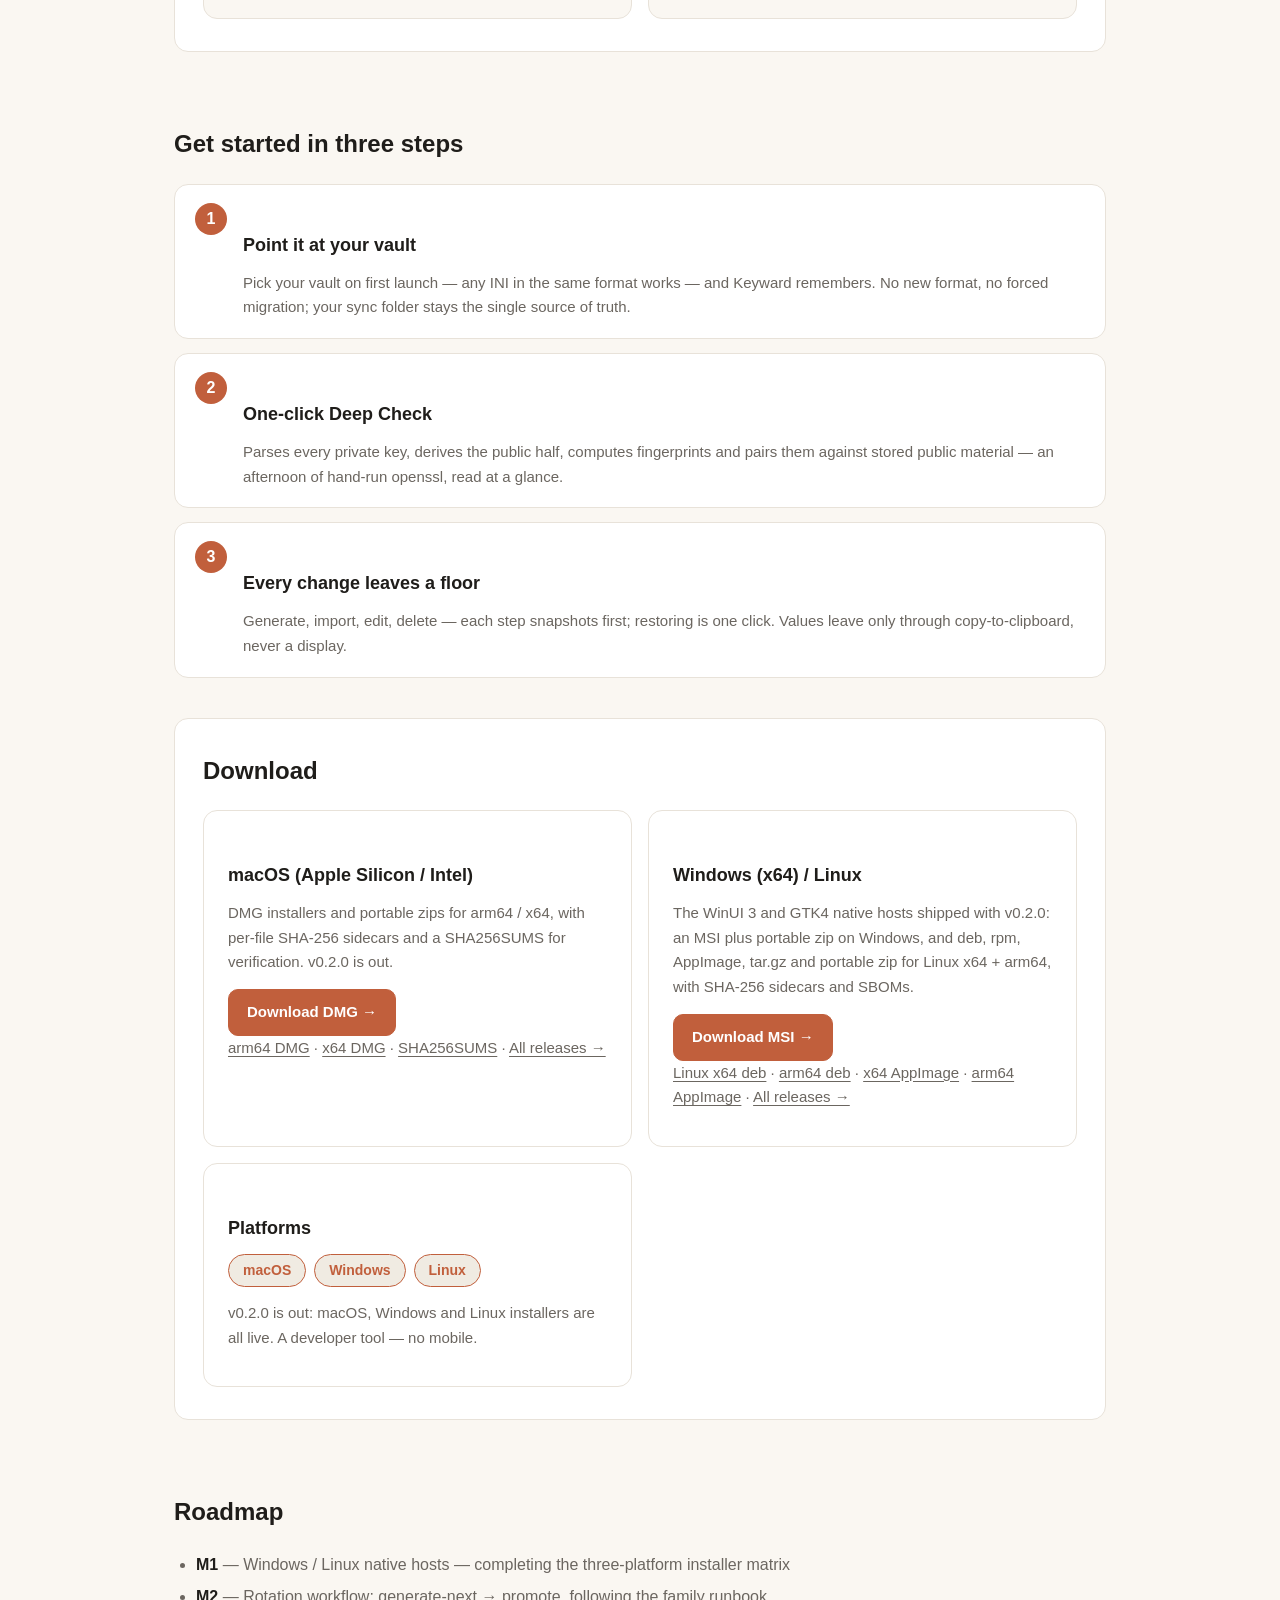
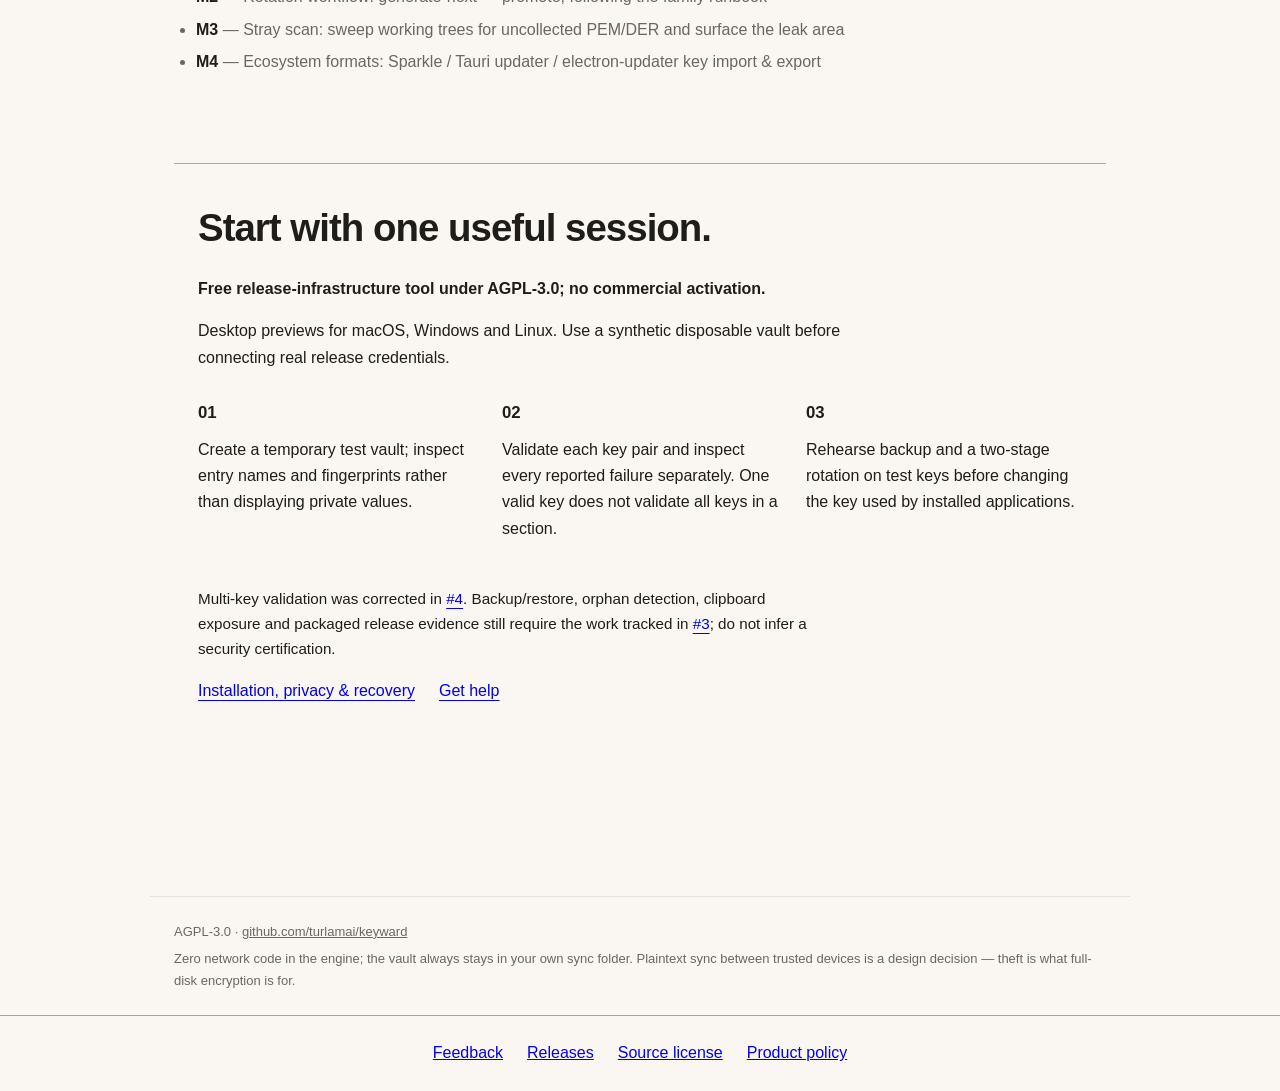
==== commit 8c0a7cb4: "chore: update GitHub owner references in site/index.html" ====
--- a/site/index.html
+++ b/site/index.html
@@ -48,7 +48,7 @@
       <a href="#start" data-i18n="nav.start">三步开始</a>
       <a href="#download" data-i18n="nav.download">下载</a>
       <a href="guide.html" data-i18n="nav.guide">手册</a>
-      <a href="https://github.com/turinglambdaai/keyward" data-i18n="nav.github">GitHub</a>
+      <a href="https://github.com/turlamai/keyward" data-i18n="nav.github">GitHub</a>
       <div class="lang-dropdown-wrapper">
         <button class="lang-btn" type="button" aria-label="Switch language">
           <svg width="16" height="16" viewBox="0 0 24 24" fill="none" stroke="currentColor" stroke-width="2" stroke-linecap="round" stroke-linejoin="round"><circle cx="12" cy="12" r="10"></circle><line x1="2" y1="12" x2="22" y2="12"></line><path d="M12 2a15.3 15.3 0 0 1 4 10 15.3 15.3 0 0 1-4 10 15.3 15.3 0 0 1-4-10 15.3 15.3 0 0 1 4-10z"></path></svg>
@@ -77,7 +77,7 @@
     </p>
     <div class="cta">
       <a class="btn btn-primary" id="hero-download" href="#download" data-i18n="hero.download">获取 Keyward</a>
-      <a class="btn btn-secondary" href="https://github.com/turinglambdaai/keyward" data-i18n="hero.source">查看源码</a>
+      <a class="btn btn-secondary" href="https://github.com/turlamai/keyward" data-i18n="hero.source">查看源码</a>
     </div>
   </section>
 
@@ -157,24 +157,24 @@
       <div class="dl-card">
         <h3 data-i18n="dl-mac-title">macOS（Apple Silicon / Intel）</h3>
         <p data-i18n="dl-mac">DMG 安装器与便携 zip，arm64 / x64 双架构，随附逐件 SHA-256 与 SHA256SUMS 供校验。v0.2.0 已发布。</p>
-        <a class="btn btn-primary" id="dl-mac-auto" href="https://github.com/turinglambdaai/keyward/releases/latest/download/keyward-macos-arm64.dmg" data-i18n="dl-mac-go">下载 DMG →</a>
+        <a class="btn btn-primary" id="dl-mac-auto" href="https://github.com/turlamai/keyward/releases/latest/download/keyward-macos-arm64.dmg" data-i18n="dl-mac-go">下载 DMG →</a>
         <p class="dl-links muted">
-          <a href="https://github.com/turinglambdaai/keyward/releases/latest/download/keyward-macos-arm64.dmg">arm64 DMG</a> ·
-          <a href="https://github.com/turinglambdaai/keyward/releases/latest/download/keyward-macos-x64.dmg">x64 DMG</a> ·
-          <a href="https://github.com/turinglambdaai/keyward/releases/latest/download/SHA256SUMS">SHA256SUMS</a> ·
-          <a href="https://github.com/turinglambdaai/keyward/releases" data-i18n="dl-all">全部版本 →</a>
+          <a href="https://github.com/turlamai/keyward/releases/latest/download/keyward-macos-arm64.dmg">arm64 DMG</a> ·
+          <a href="https://github.com/turlamai/keyward/releases/latest/download/keyward-macos-x64.dmg">x64 DMG</a> ·
+          <a href="https://github.com/turlamai/keyward/releases/latest/download/SHA256SUMS">SHA256SUMS</a> ·
+          <a href="https://github.com/turlamai/keyward/releases" data-i18n="dl-all">全部版本 →</a>
         </p>
       </div>
       <div class="dl-card">
         <h3 data-i18n="dl-win-lin-title">Windows（x64）/ Linux</h3>
         <p data-i18n="dl-win-lin">WinUI 3 与 GTK4 原生壳已随 v0.2.0 交付：Windows 为 MSI + 便携 zip，Linux 为 x64/arm64 的 deb、rpm、AppImage、tar.gz 与便携 zip，随附 SHA-256 校验与 SBOM。</p>
-        <a class="btn btn-primary" href="https://github.com/turinglambdaai/keyward/releases/latest/download/keyward-windows-x64.msi" data-i18n="dl-win-go">下载 MSI →</a>
+        <a class="btn btn-primary" href="https://github.com/turlamai/keyward/releases/latest/download/keyward-windows-x64.msi" data-i18n="dl-win-go">下载 MSI →</a>
         <p class="dl-links muted">
-          <a href="https://github.com/turinglambdaai/keyward/releases/latest/download/keyward-linux-x64.deb">Linux x64 deb</a> ·
-          <a href="https://github.com/turinglambdaai/keyward/releases/latest/download/keyward-linux-arm64.deb">arm64 deb</a> ·
-          <a href="https://github.com/turinglambdaai/keyward/releases/latest/download/keyward-linux-x64.AppImage">x64 AppImage</a> ·
-          <a href="https://github.com/turinglambdaai/keyward/releases/latest/download/keyward-linux-arm64.AppImage">arm64 AppImage</a> ·
-          <a href="https://github.com/turinglambdaai/keyward/releases" data-i18n="dl-all">全部版本 →</a>
+          <a href="https://github.com/turlamai/keyward/releases/latest/download/keyward-linux-x64.deb">Linux x64 deb</a> ·
+          <a href="https://github.com/turlamai/keyward/releases/latest/download/keyward-linux-arm64.deb">arm64 deb</a> ·
+          <a href="https://github.com/turlamai/keyward/releases/latest/download/keyward-linux-x64.AppImage">x64 AppImage</a> ·
+          <a href="https://github.com/turlamai/keyward/releases/latest/download/keyward-linux-arm64.AppImage">arm64 AppImage</a> ·
+          <a href="https://github.com/turlamai/keyward/releases" data-i18n="dl-all">全部版本 →</a>
         </p>
       </div>
       <div class="dl-card">
@@ -201,15 +201,15 @@
     </ul>
   </section>
 <section id="start-here" class="product-start" aria-label="Get started / 开始使用">
-<h2 class="reader-en " lang="en">Start with one useful session.</h2><h2 class="reader-zh " lang="zh">从一次有效使用开始。</h2><p class="reader-en start-status" lang="en">Free release-infrastructure tool under AGPL-3.0; no commercial activation.</p><p class="reader-zh start-status" lang="zh">AGPL-3.0 许可的免费发布基础设施工具，不接商业激活。</p><p class="reader-en " lang="en">Desktop previews for macOS, Windows and Linux. Use a synthetic disposable vault before connecting real release credentials.</p><p class="reader-zh " lang="zh">提供 macOS、Windows、Linux 桌面预览。连接真实发布凭据前，先使用可丢弃的合成密钥库。</p><div class="product-start-grid"><article><h3 class="reader-en " lang="en">01</h3><h3 class="reader-zh " lang="zh">01</h3><p class="reader-en " lang="en">Create a temporary test vault; inspect entry names and fingerprints rather than displaying private values.</p><p class="reader-zh " lang="zh">建立临时测试库；查看条目名称和指纹，不展示私钥值。</p></article><article><h3 class="reader-en " lang="en">02</h3><h3 class="reader-zh " lang="zh">02</h3><p class="reader-en " lang="en">Validate each key pair and inspect every reported failure separately. One valid key does not validate all keys in a section.</p><p class="reader-zh " lang="zh">逐个校验密钥对，分别处理每个失败结果；一个密钥正确不表示整个节均正确。</p></article><article><h3 class="reader-en " lang="en">03</h3><h3 class="reader-zh " lang="zh">03</h3><p class="reader-en " lang="en">Rehearse backup and a two-stage rotation on test keys before changing the key used by installed applications.</p><p class="reader-zh " lang="zh">先用测试密钥演练备份和两阶段轮换，再修改已安装应用信任的发布密钥。</p></article></div><p class="reader-en start-limits" lang="en">Multi-key validation was corrected in <a href="https://github.com/turinglambdaai/keyward/issues/4">#4</a>. Backup/restore, orphan detection, clipboard exposure and packaged release evidence still require the work tracked in <a href="https://github.com/turinglambdaai/keyward/issues/3">#3</a>; do not infer a security certification.</p><p class="reader-zh start-limits" lang="zh">多密钥校验已由 <a href="https://github.com/turinglambdaai/keyward/issues/4">#4</a> 修正。备份恢复、孤立条目检测、剪贴板暴露与打包发布证据仍需按 <a href="https://github.com/turinglambdaai/keyward/issues/3">#3</a> 推进；不构成安全认证。</p><div class="start-links"><a class="reader-en" lang="en" href="https://github.com/turinglambdaai/keyward/blob/main/docs/USER-GUIDE.md">Installation, privacy &amp; recovery</a><a class="reader-zh" lang="zh" href="https://github.com/turinglambdaai/keyward/blob/main/docs/USER-GUIDE.zh-CN.md">安装、隐私与恢复</a><a href="https://github.com/turinglambdaai/keyward/issues"><span class="reader-en " lang="en">Get help</span><span class="reader-zh " lang="zh">反馈与帮助</span></a></div>
+<h2 class="reader-en " lang="en">Start with one useful session.</h2><h2 class="reader-zh " lang="zh">从一次有效使用开始。</h2><p class="reader-en start-status" lang="en">Free release-infrastructure tool under AGPL-3.0; no commercial activation.</p><p class="reader-zh start-status" lang="zh">AGPL-3.0 许可的免费发布基础设施工具，不接商业激活。</p><p class="reader-en " lang="en">Desktop previews for macOS, Windows and Linux. Use a synthetic disposable vault before connecting real release credentials.</p><p class="reader-zh " lang="zh">提供 macOS、Windows、Linux 桌面预览。连接真实发布凭据前，先使用可丢弃的合成密钥库。</p><div class="product-start-grid"><article><h3 class="reader-en " lang="en">01</h3><h3 class="reader-zh " lang="zh">01</h3><p class="reader-en " lang="en">Create a temporary test vault; inspect entry names and fingerprints rather than displaying private values.</p><p class="reader-zh " lang="zh">建立临时测试库；查看条目名称和指纹，不展示私钥值。</p></article><article><h3 class="reader-en " lang="en">02</h3><h3 class="reader-zh " lang="zh">02</h3><p class="reader-en " lang="en">Validate each key pair and inspect every reported failure separately. One valid key does not validate all keys in a section.</p><p class="reader-zh " lang="zh">逐个校验密钥对，分别处理每个失败结果；一个密钥正确不表示整个节均正确。</p></article><article><h3 class="reader-en " lang="en">03</h3><h3 class="reader-zh " lang="zh">03</h3><p class="reader-en " lang="en">Rehearse backup and a two-stage rotation on test keys before changing the key used by installed applications.</p><p class="reader-zh " lang="zh">先用测试密钥演练备份和两阶段轮换，再修改已安装应用信任的发布密钥。</p></article></div><p class="reader-en start-limits" lang="en">Multi-key validation was corrected in <a href="https://github.com/turlamai/keyward/issues/4">#4</a>. Backup/restore, orphan detection, clipboard exposure and packaged release evidence still require the work tracked in <a href="https://github.com/turlamai/keyward/issues/3">#3</a>; do not infer a security certification.</p><p class="reader-zh start-limits" lang="zh">多密钥校验已由 <a href="https://github.com/turlamai/keyward/issues/4">#4</a> 修正。备份恢复、孤立条目检测、剪贴板暴露与打包发布证据仍需按 <a href="https://github.com/turlamai/keyward/issues/3">#3</a> 推进；不构成安全认证。</p><div class="start-links"><a class="reader-en" lang="en" href="https://github.com/turlamai/keyward/blob/main/docs/USER-GUIDE.md">Installation, privacy &amp; recovery</a><a class="reader-zh" lang="zh" href="https://github.com/turlamai/keyward/blob/main/docs/USER-GUIDE.zh-CN.md">安装、隐私与恢复</a><a href="https://github.com/turlamai/keyward/issues"><span class="reader-en " lang="en">Get help</span><span class="reader-zh " lang="zh">反馈与帮助</span></a></div>
 </section>
 </main>
 
 <footer>
-  <span>AGPL-3.0 · <a href="https://github.com/turinglambdaai/keyward">github.com/turinglambdaai/keyward</a></span>
+  <span>AGPL-3.0 · <a href="https://github.com/turlamai/keyward">github.com/turlamai/keyward</a></span>
   <span data-i18n="footer-note">引擎零网络代码；库文件永远在你自己的同步盘里。明文同步是信任设备间的设计决策，防失窃交给各机全盘加密。</span>
 </footer>
-<nav id="product-support" aria-label="Support / 支持"><a href="https://github.com/turinglambdaai/keyward/issues"><span class="support-zh">反馈</span><span class="support-en" lang="en">Feedback</span></a> <a href="https://github.com/turinglambdaai/keyward/releases"><span class="support-zh">发布与更新</span><span class="support-en" lang="en">Releases</span></a> <a href="https://github.com/turinglambdaai/keyward/blob/main/LICENSE"><span class="support-zh">源码许可</span><span class="support-en" lang="en">Source license</span></a> <a class="support-zh" href="https://github.com/turinglambdaai/keyward/blob/main/docs/USER-GUIDE.zh-CN.md">产品政策</a> <a class="support-en" lang="en" href="https://github.com/turinglambdaai/keyward/blob/main/docs/USER-GUIDE.md">Product policy</a></nav>
+<nav id="product-support" aria-label="Support / 支持"><a href="https://github.com/turlamai/keyward/issues"><span class="support-zh">反馈</span><span class="support-en" lang="en">Feedback</span></a> <a href="https://github.com/turlamai/keyward/releases"><span class="support-zh">发布与更新</span><span class="support-en" lang="en">Releases</span></a> <a href="https://github.com/turlamai/keyward/blob/main/LICENSE"><span class="support-zh">源码许可</span><span class="support-en" lang="en">Source license</span></a> <a class="support-zh" href="https://github.com/turlamai/keyward/blob/main/docs/USER-GUIDE.zh-CN.md">产品政策</a> <a class="support-en" lang="en" href="https://github.com/turlamai/keyward/blob/main/docs/USER-GUIDE.md">Product policy</a></nav>
 
 <script>
 (function () {
@@ -350,7 +350,7 @@
       var renderer = ext ? String(gl.getParameter(ext.UNMASKED_RENDERER_WEBGL)) : '';
       if (renderer && /intel/i.test(renderer)) arch = 'x64';
     } catch (e) { /* keep arm64 */ }
-    var url = 'https://github.com/turinglambdaai/keyward/releases/latest/download/keyward-macos-' + arch + '.dmg';
+    var url = 'https://github.com/turlamai/keyward/releases/latest/download/keyward-macos-' + arch + '.dmg';
     var hero = document.getElementById('hero-download');
     if (hero) hero.setAttribute('href', url);
     var card = document.getElementById('dl-mac-auto');
